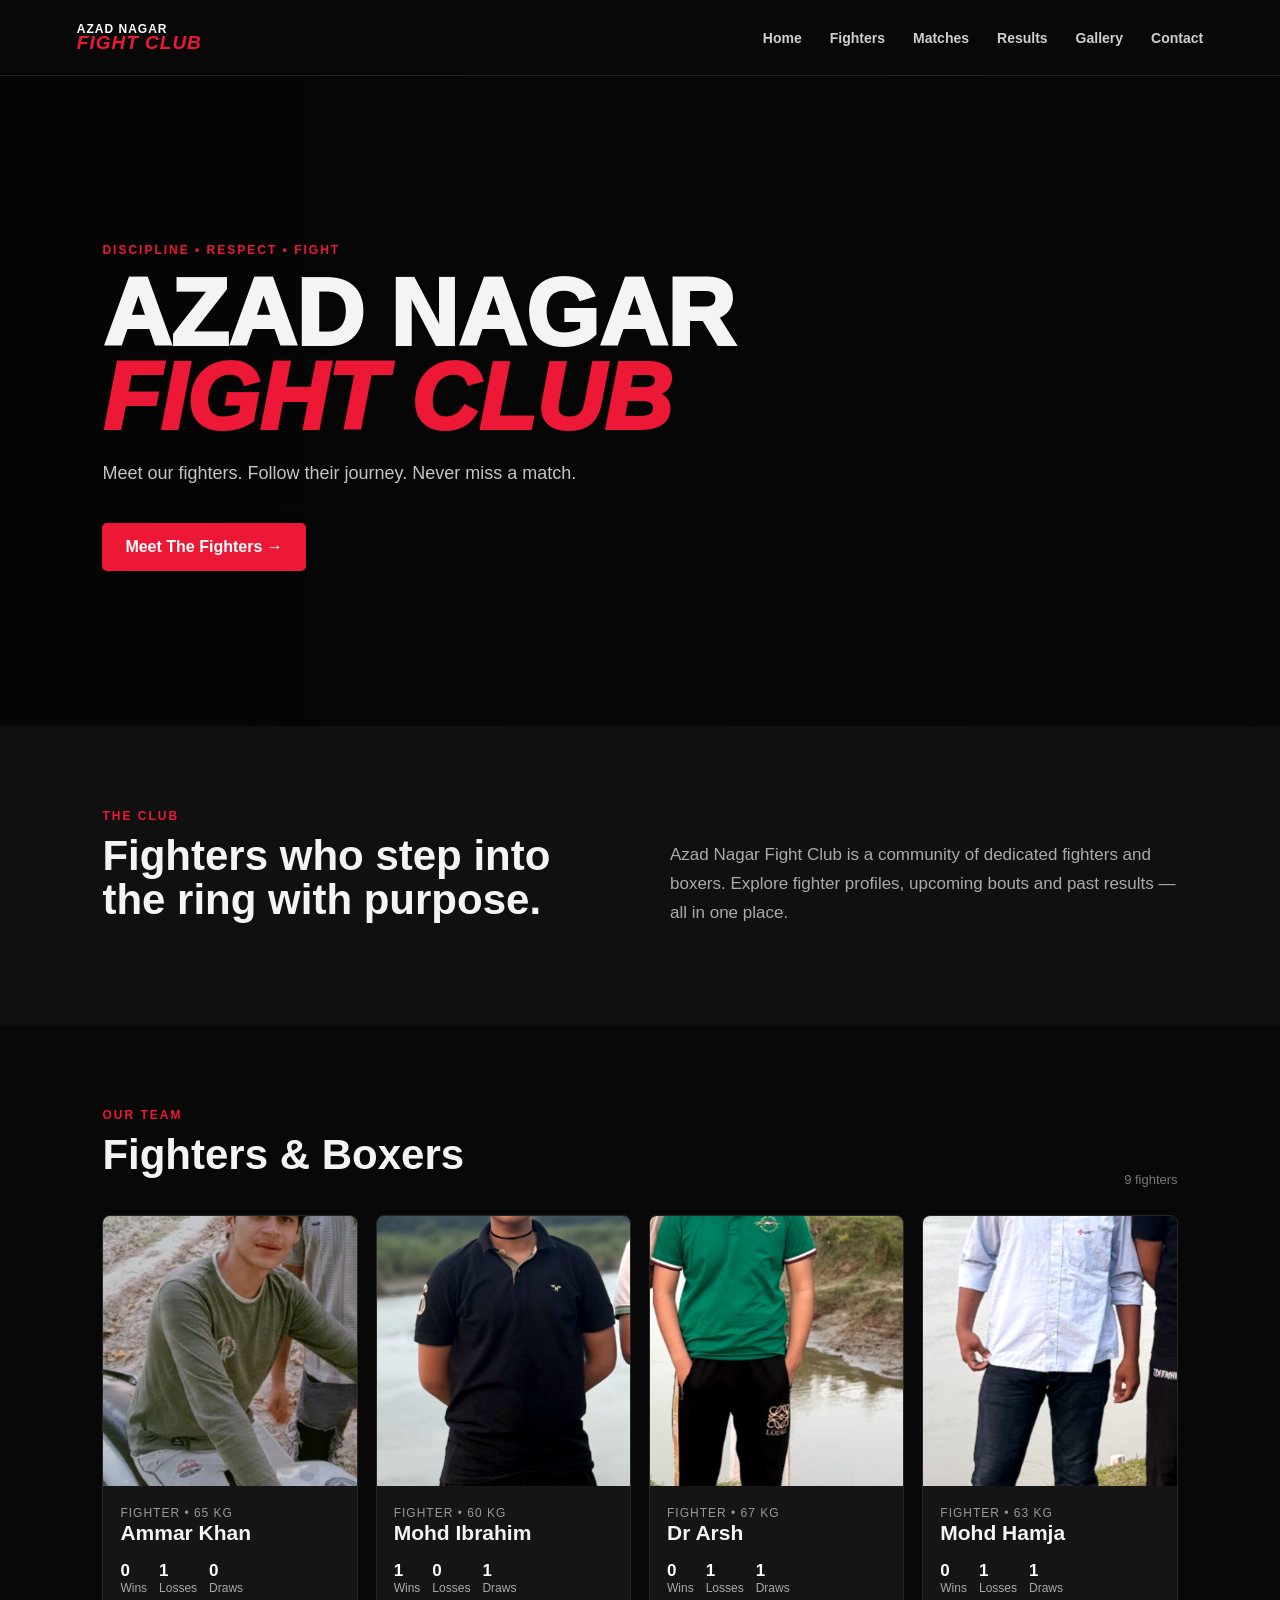
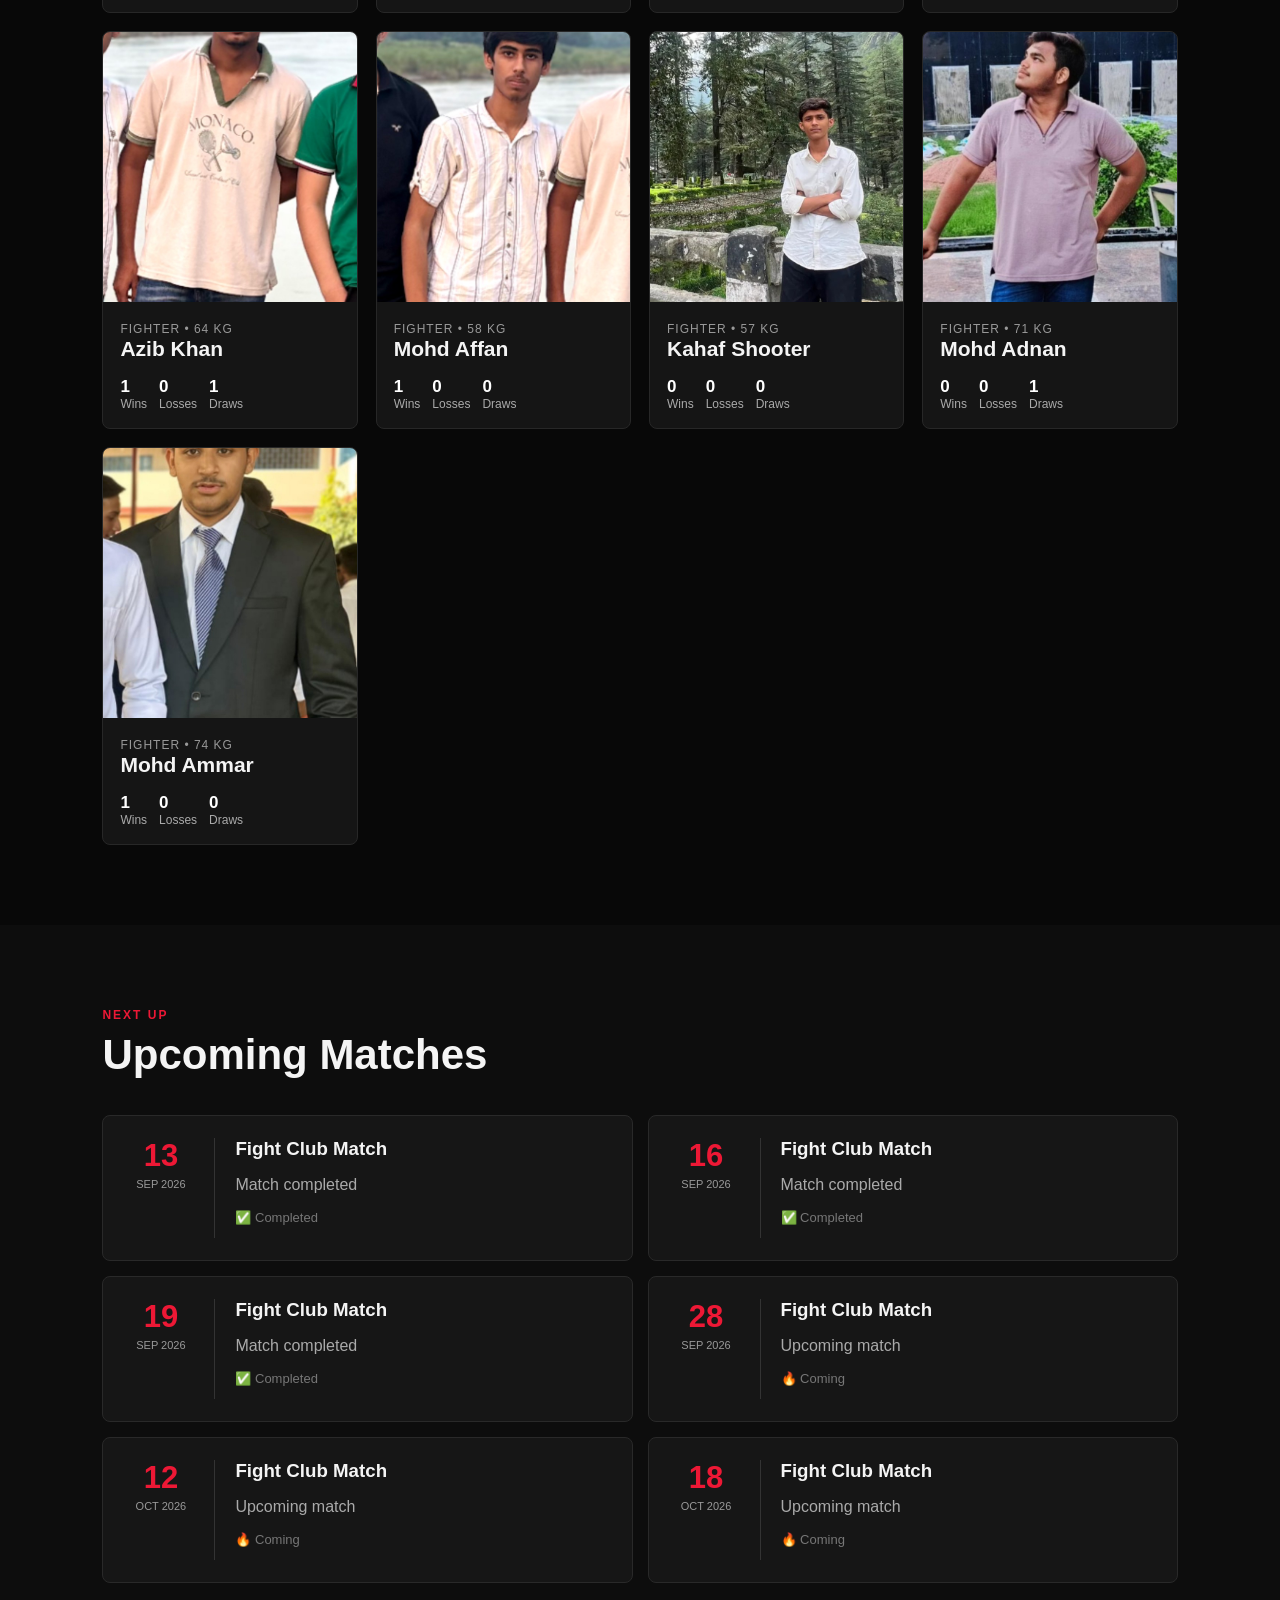
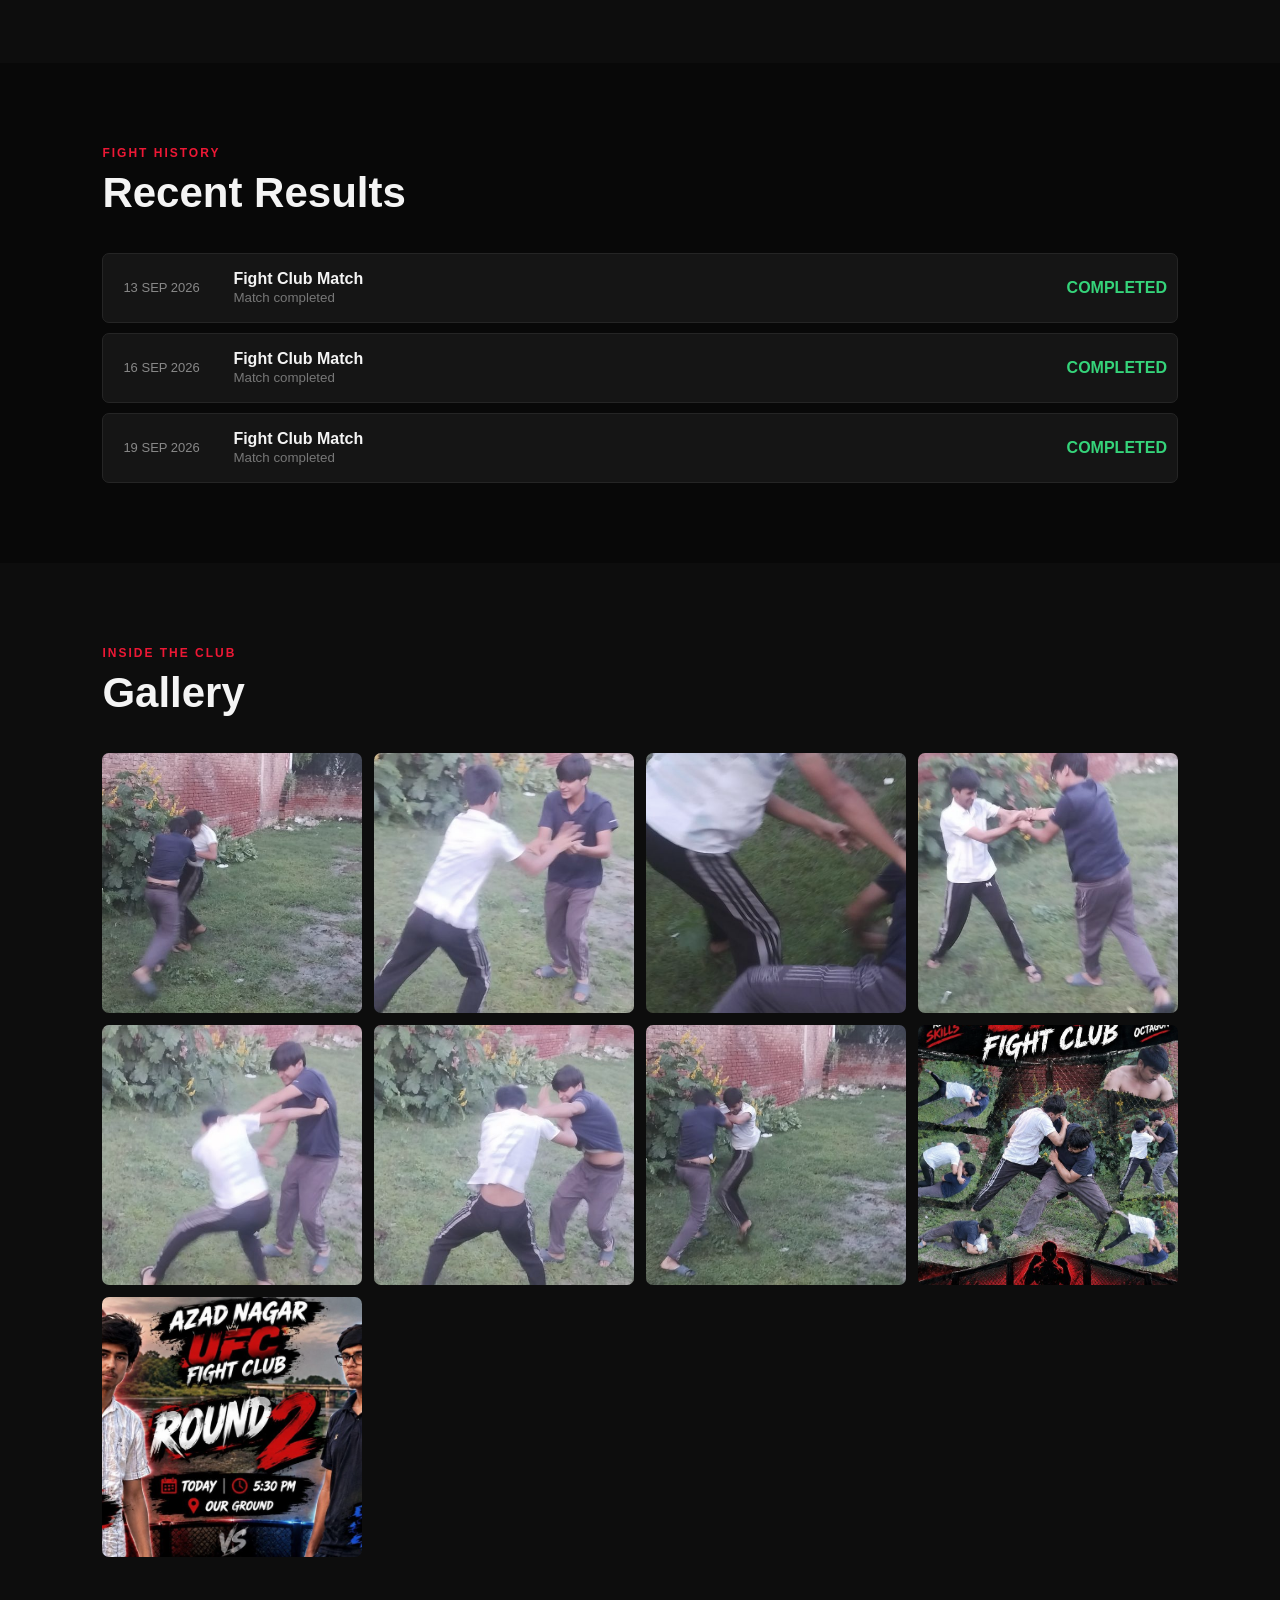
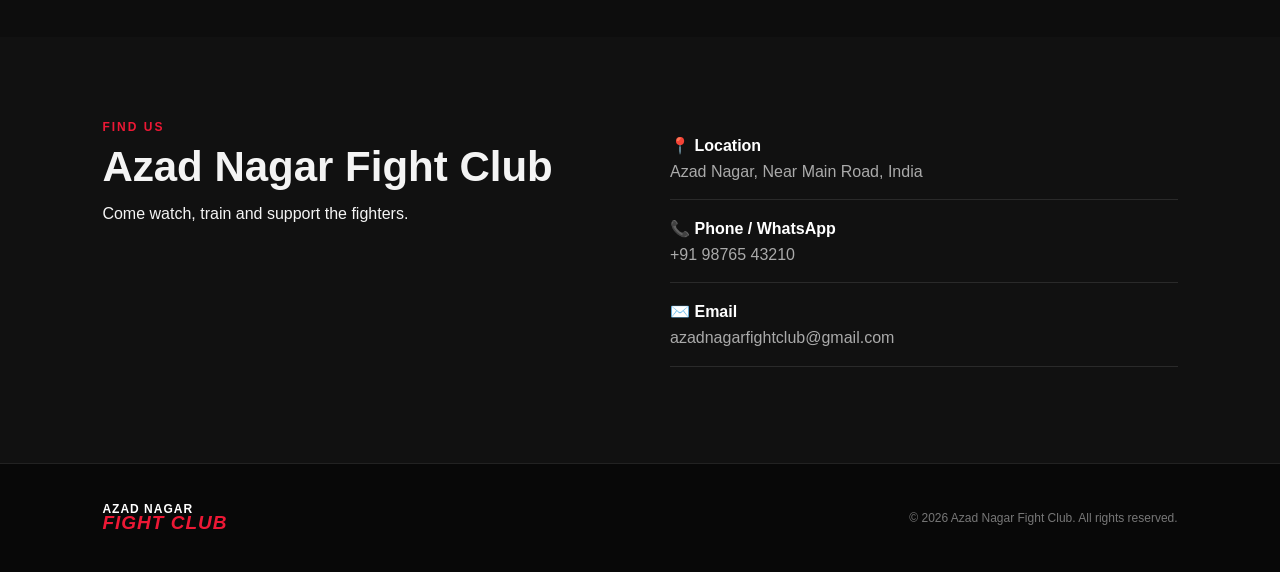
==== index.html @ 01c16b13 "Add files via upload" ====
<!doctype html>
<html lang="en">
<head>
<meta charset="utf-8">
<meta name="viewport" content="width=device-width,initial-scale=1">
<meta name="theme-color" content="#080808">
<title>Azad Nagar Fight Club</title>
<link rel="stylesheet" href="style.css">
</head>
<body>
<header class="header">
  <a class="logo" href="#home"><span>AZAD NAGAR</span><b>FIGHT CLUB</b></a>
  <button class="menu" onclick="toggleMenu()">☰</button>
  <nav id="nav">
    <a href="#home">Home</a><a href="#fighters">Fighters</a><a href="#matches">Matches</a>
    <a href="#results">Results</a><a href="#gallery">Gallery</a><a href="#contact">Contact</a>
  </nav>
</header>
<main>
<section id="home" class="hero">
  <div class="hero-content">
    <p class="tag">DISCIPLINE • RESPECT • FIGHT</p>
    <h1>AZAD NAGAR<br><em>FIGHT CLUB</em></h1>
    <p class="lead">Meet our fighters. Follow their journey. Never miss a match.</p>
    <a class="btn" href="#fighters">Meet The Fighters →</a>
  </div>
</section>

<section class="intro">
  <div><span class="red">THE CLUB</span><h2>Fighters who step into the ring with purpose.</h2></div>
  <p>Azad Nagar Fight Club is a community of dedicated fighters and boxers. Explore fighter profiles, upcoming bouts and past results — all in one place.</p>
</section>

<section id="fighters" class="section">
  <div class="section-head"><div><span class="red">OUR TEAM</span><h2>Fighters & Boxers</h2></div><span id="fighterCount" class="count"></span></div>
  <div id="fighterGrid" class="fighter-grid"></div>
</section>

<section id="matches" class="section dark-section">
  <div class="section-head"><div><span class="red">NEXT UP</span><h2>Upcoming Matches</h2></div></div>
  <div id="matchList" class="match-list"></div>
</section>

<section id="results" class="section">
  <div class="section-head"><div><span class="red">FIGHT HISTORY</span><h2>Recent Results</h2></div></div>
  <div id="resultList" class="result-list"></div>
</section>

<section id="gallery" class="section dark-section">
  <div class="section-head"><div><span class="red">INSIDE THE CLUB</span><h2>Gallery</h2></div></div>
  <div class="gallery">
    <img src="[data-uri]" alt="Fight Club training" loading="lazy">
    <img src="[data-uri]" alt="Fight Club sparring" loading="lazy">
    <img src="[data-uri]" alt="Fight Club ground training" loading="lazy">
    <img src="[data-uri]" alt="Fight Club sparring session" loading="lazy">
    <img src="[data-uri]" alt="Fight Club ground fight" loading="lazy">
    <img src="[data-uri]" alt="Azad Nagar Fight Club training" loading="lazy">
    <img src="[data-uri]" alt="Fight Club action" loading="lazy">
    <img src="[data-uri]" alt="Azad Nagar UFC Fight Club poster" loading="lazy">
    <img src="[data-uri]" alt="Azad Nagar UFC Round 2 poster" loading="lazy">
  </div>
</section>

<section id="contact" class="contact">
  <div><span class="red">FIND US</span><h2>Azad Nagar Fight Club</h2><p>Come watch, train and support the fighters.</p></div>
  <div class="contact-info">
    <p>📍 <b>Location</b><br>Azad Nagar, Near Main Road, India</p>
    <p>📞 <b>Phone / WhatsApp</b><br>+91 98765 43210</p>
    <p>✉️ <b>Email</b><br>azadnagarfightclub@gmail.com</p>
  </div>
</section>
</main>
<footer><div class="logo"><span>AZAD NAGAR</span><b>FIGHT CLUB</b></div><p>© 2026 Azad Nagar Fight Club. All rights reserved.</p></footer>
<script src="app.js"></script>
</body>
</html>
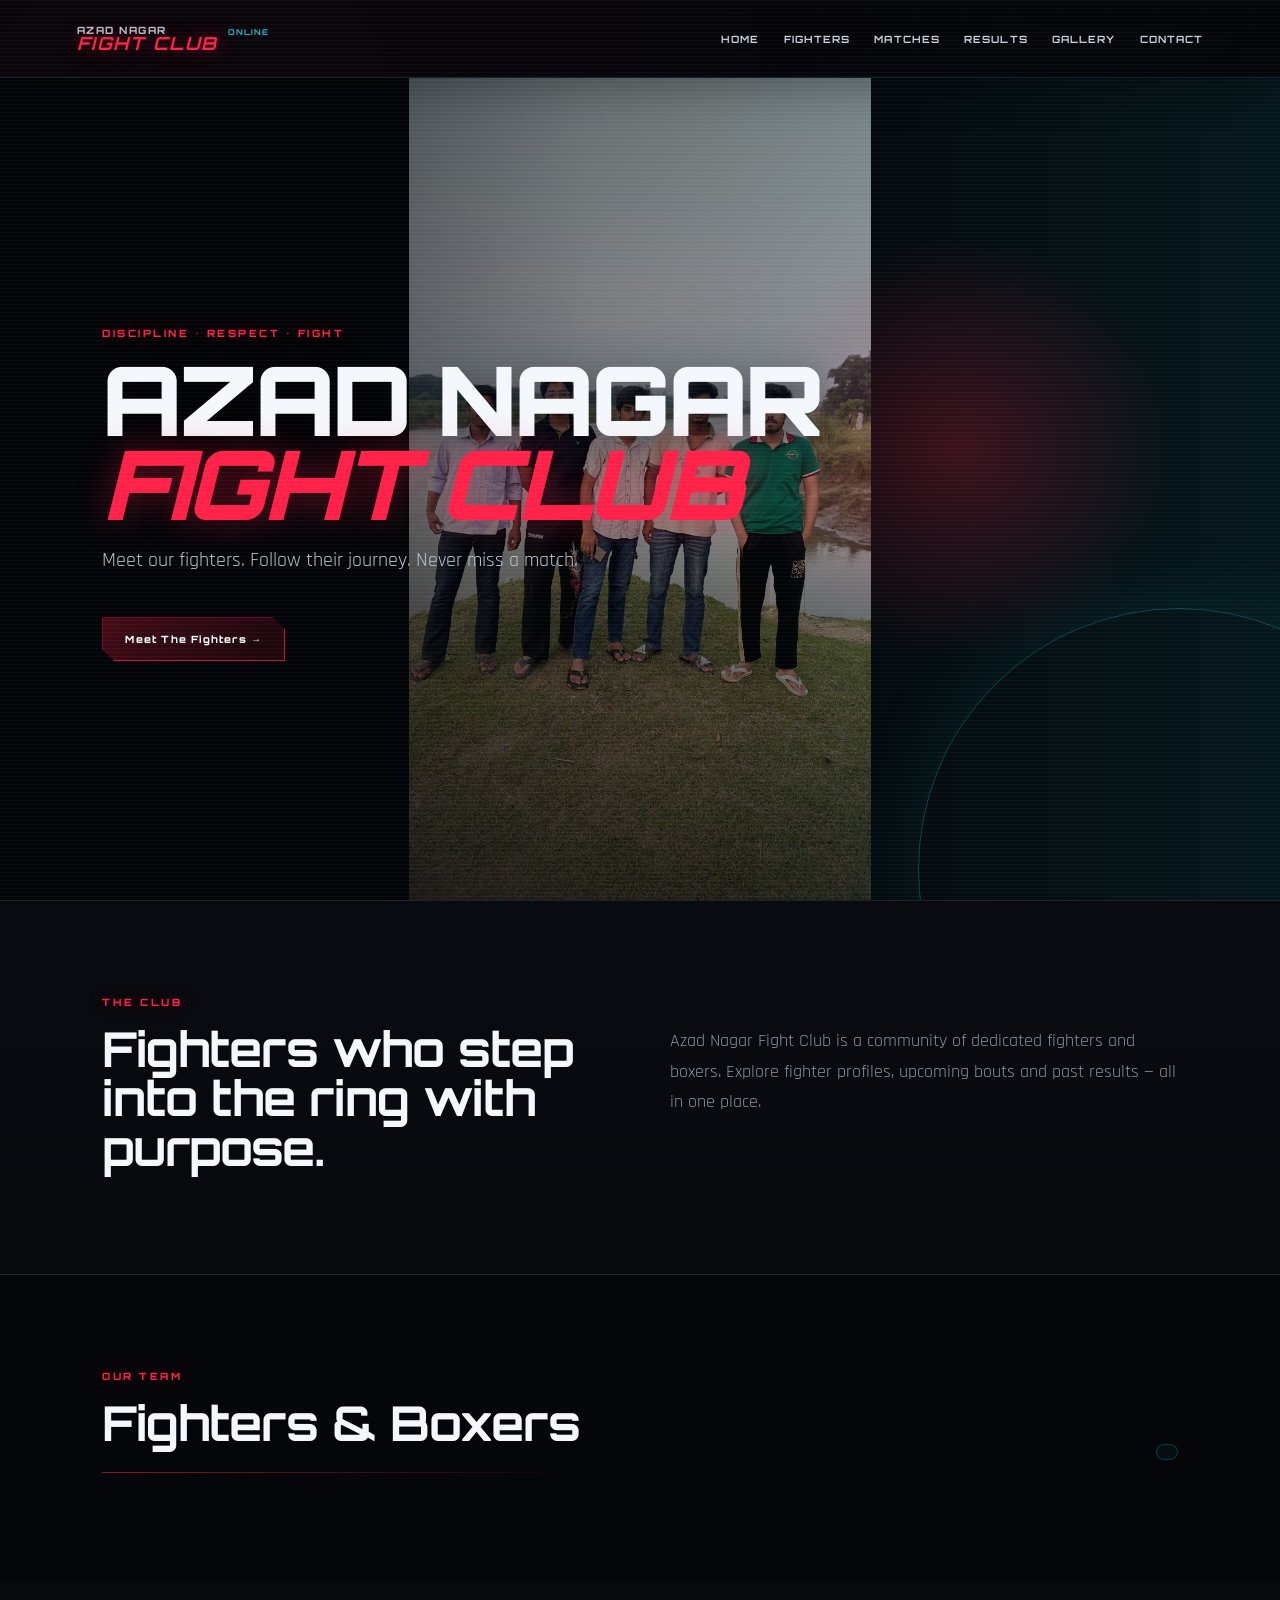
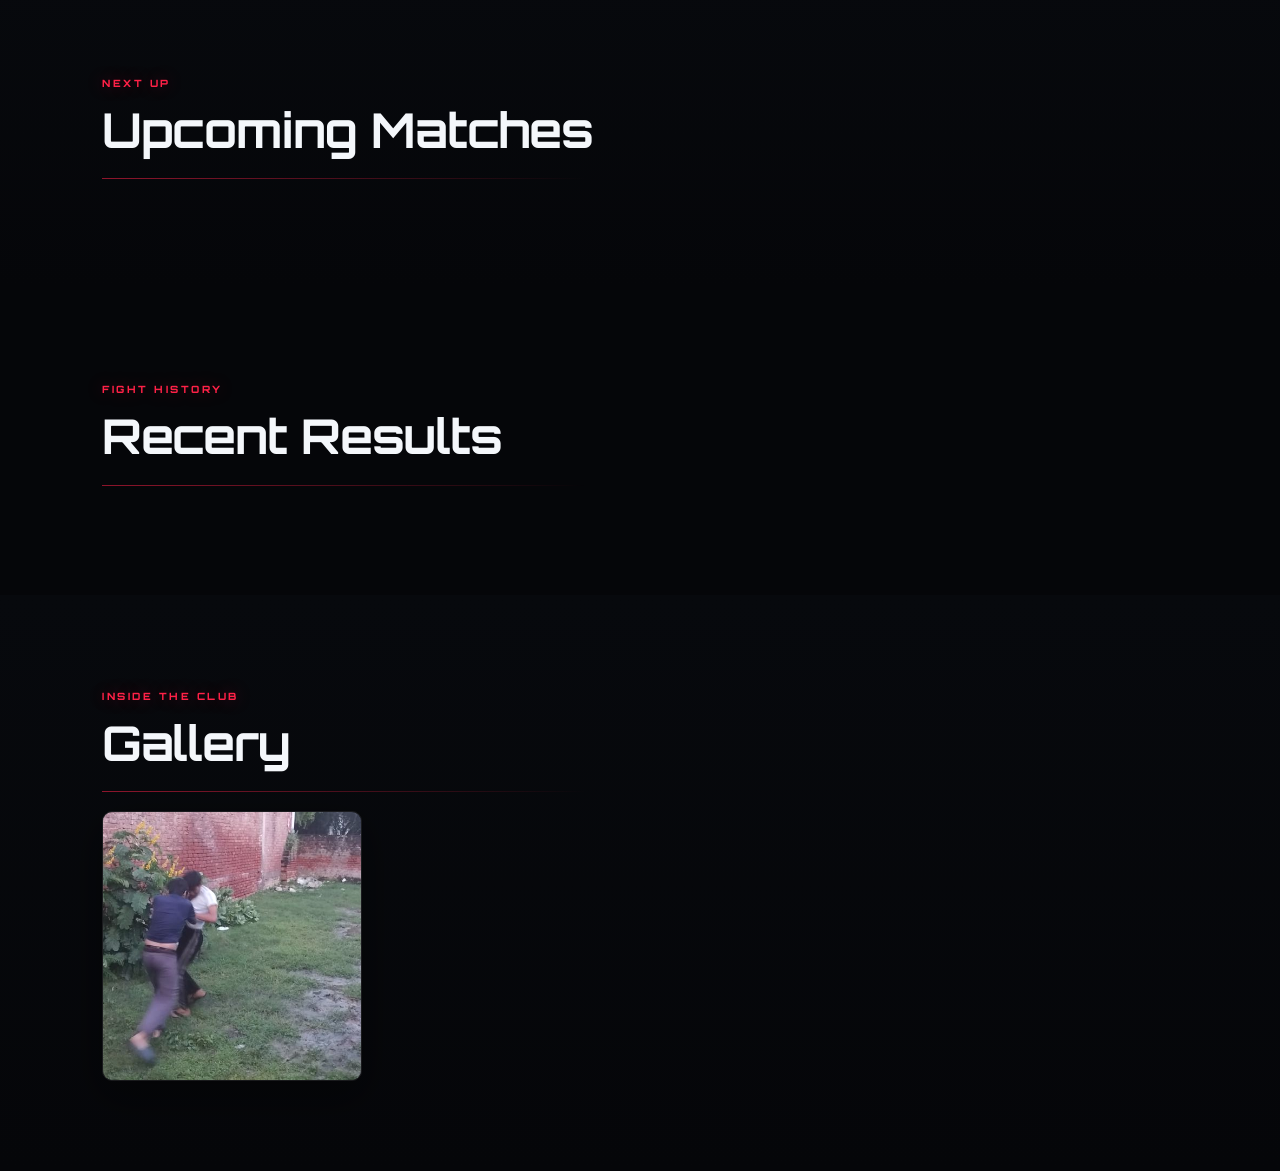
==== commit 4b8aaf34: "Update index.html" ====
--- a/index.html
+++ b/index.html
@@ -5,7 +5,7 @@
 <meta name="viewport" content="width=device-width,initial-scale=1">
 <meta name="theme-color" content="#080808">
 <title>Azad Nagar Fight Club</title>
-<link rel="stylesheet" href="style.css">
+<link rel="stylesheet" href="style.css?v=3">
 </head>
 <body>
 <header class="header">
@@ -50,27 +50,5 @@
   <div class="section-head"><div><span class="red">INSIDE THE CLUB</span><h2>Gallery</h2></div></div>
   <div class="gallery">
     <img src="[data-uri]" alt="Fight Club training" loading="lazy">
-    <img src="[data-uri]" alt="Fight Club sparring" loading="lazy">
-    <img src="[data-uri]" alt="Fight Club ground training" loading="lazy">
-    <img src="[data-uri]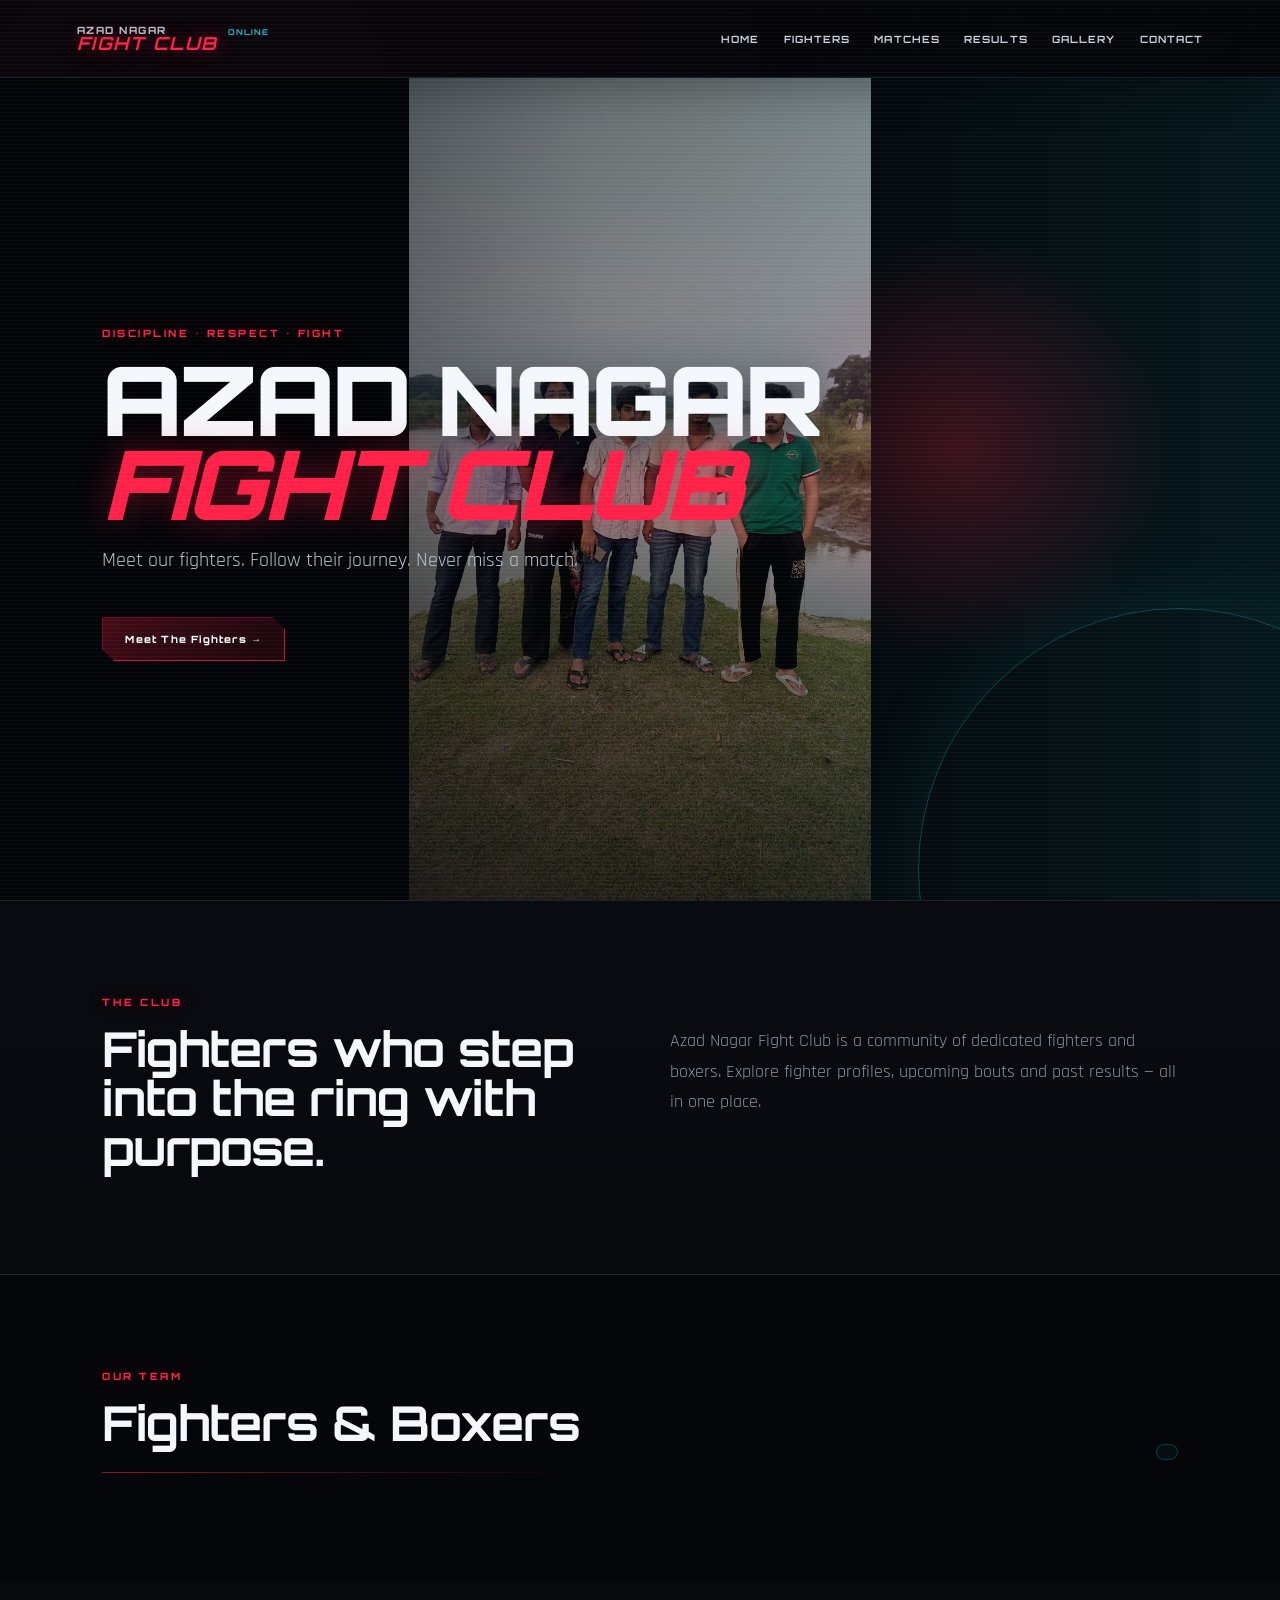
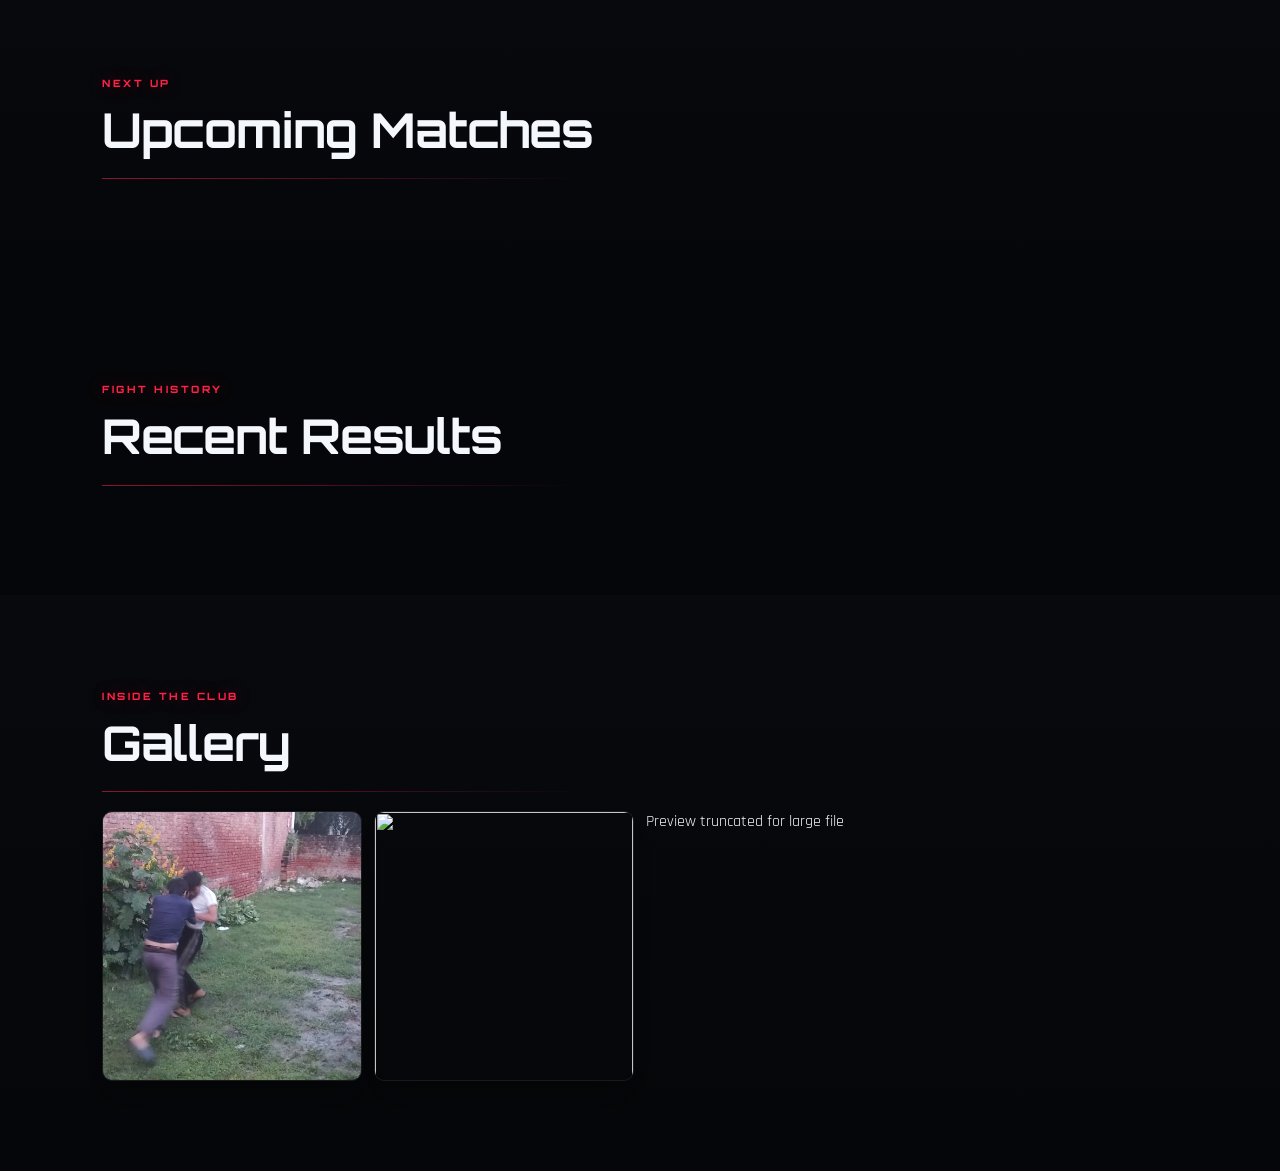
==== commit 89f87097: "Update index.html" ====
--- a/index.html
+++ b/index.html
@@ -51,4 +51,5 @@
   <div class="gallery">
     <img src="[data-uri]" alt="Fight Club training" loading="lazy">
     <img src="[data-uri]
-Preview truncated for large file
+<script src="app.js?v=4"></script>
+      Preview truncated for large file
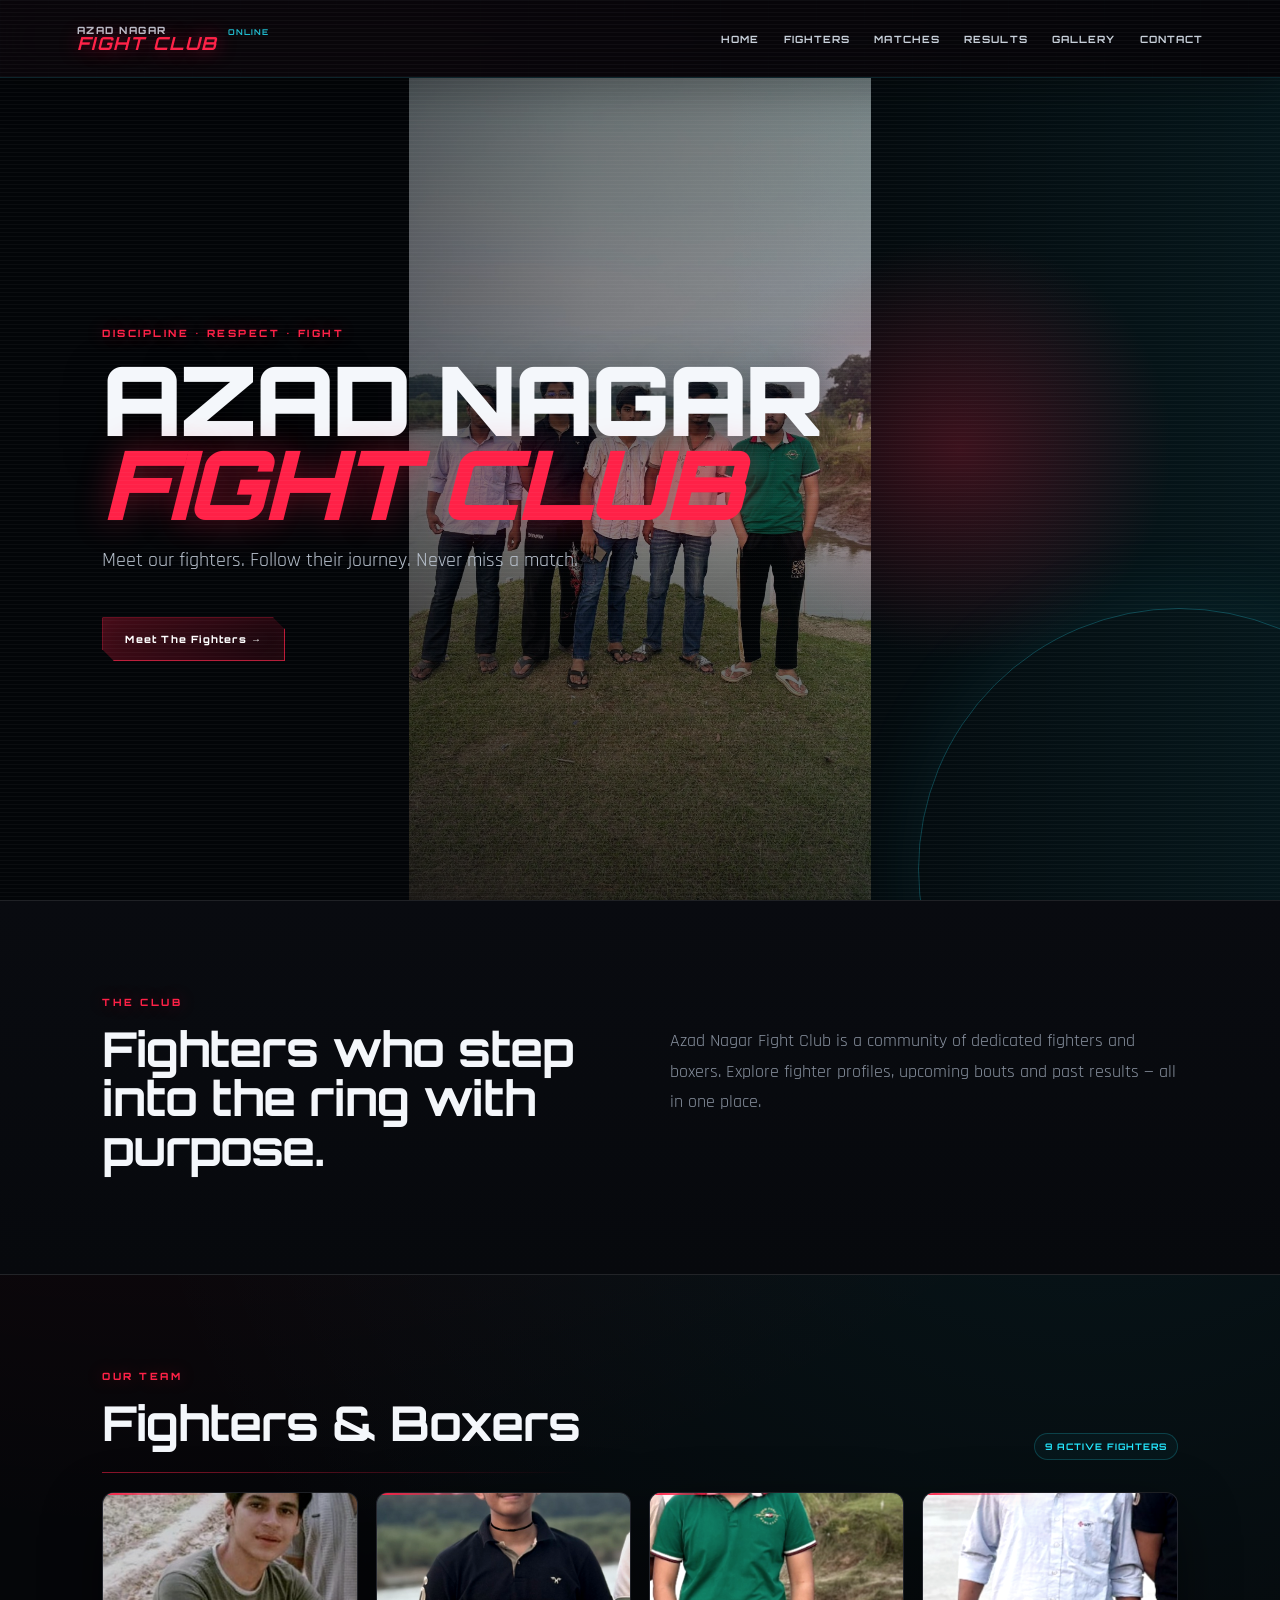
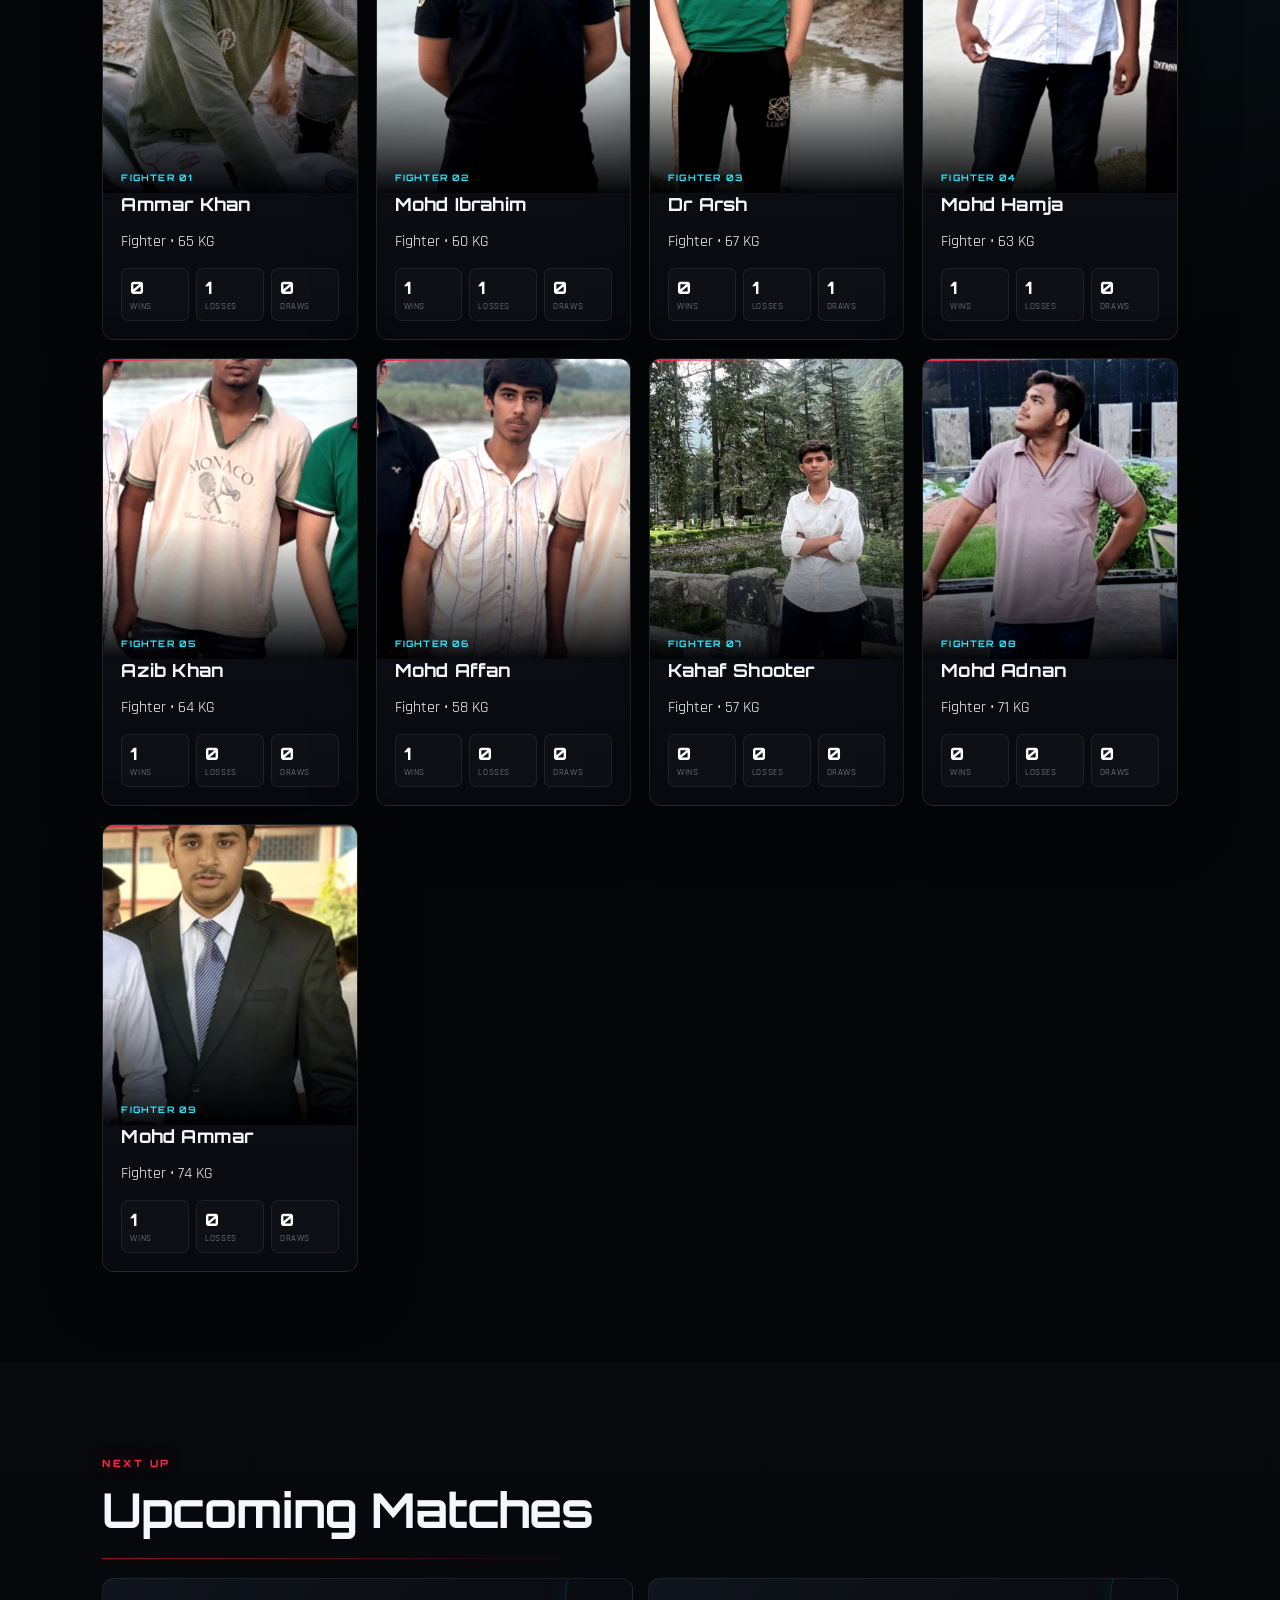
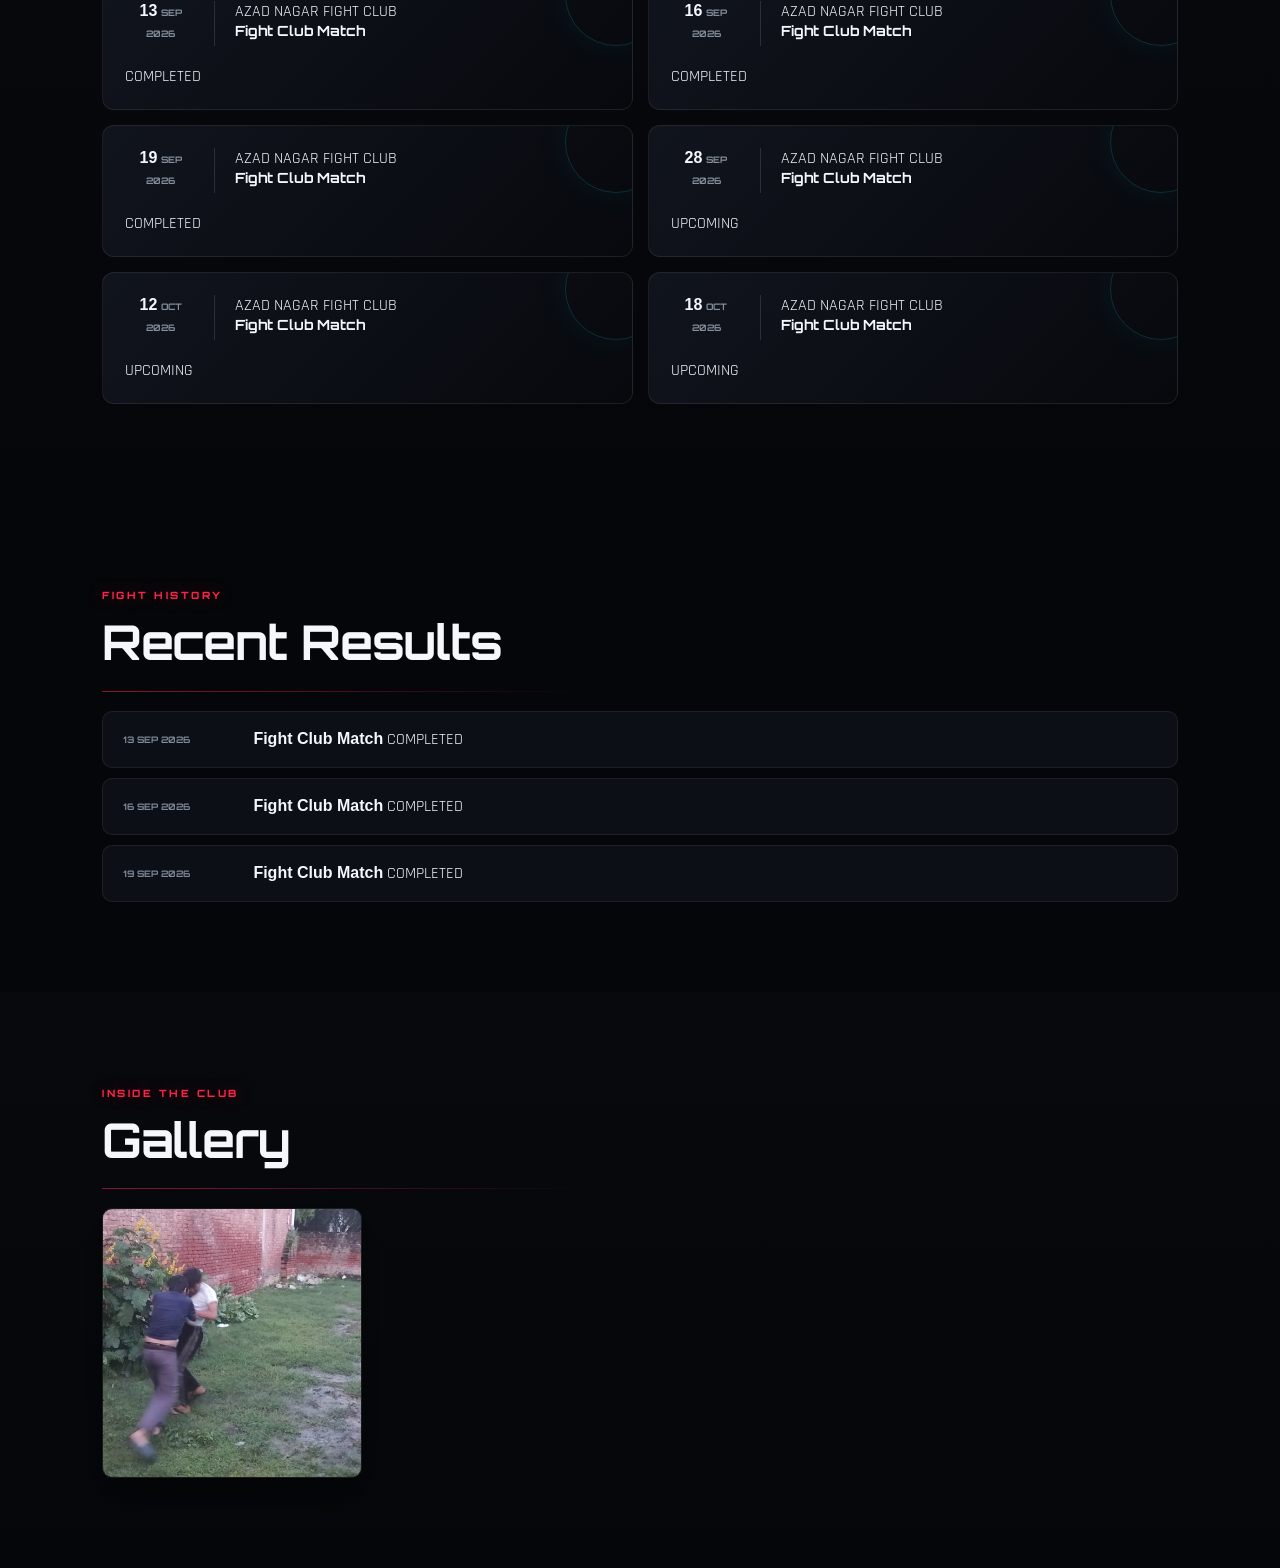
==== commit c44fb511: "Update index.html" ====
--- a/index.html
+++ b/index.html
@@ -6,6 +6,7 @@
 <meta name="theme-color" content="#080808">
 <title>Azad Nagar Fight Club</title>
 <link rel="stylesheet" href="style.css?v=3">
+  <script defer src="app.js?v=4"></script>
 </head>
 <body>
 <header class="header">
@@ -51,5 +52,4 @@
   <div class="gallery">
     <img src="[data-uri]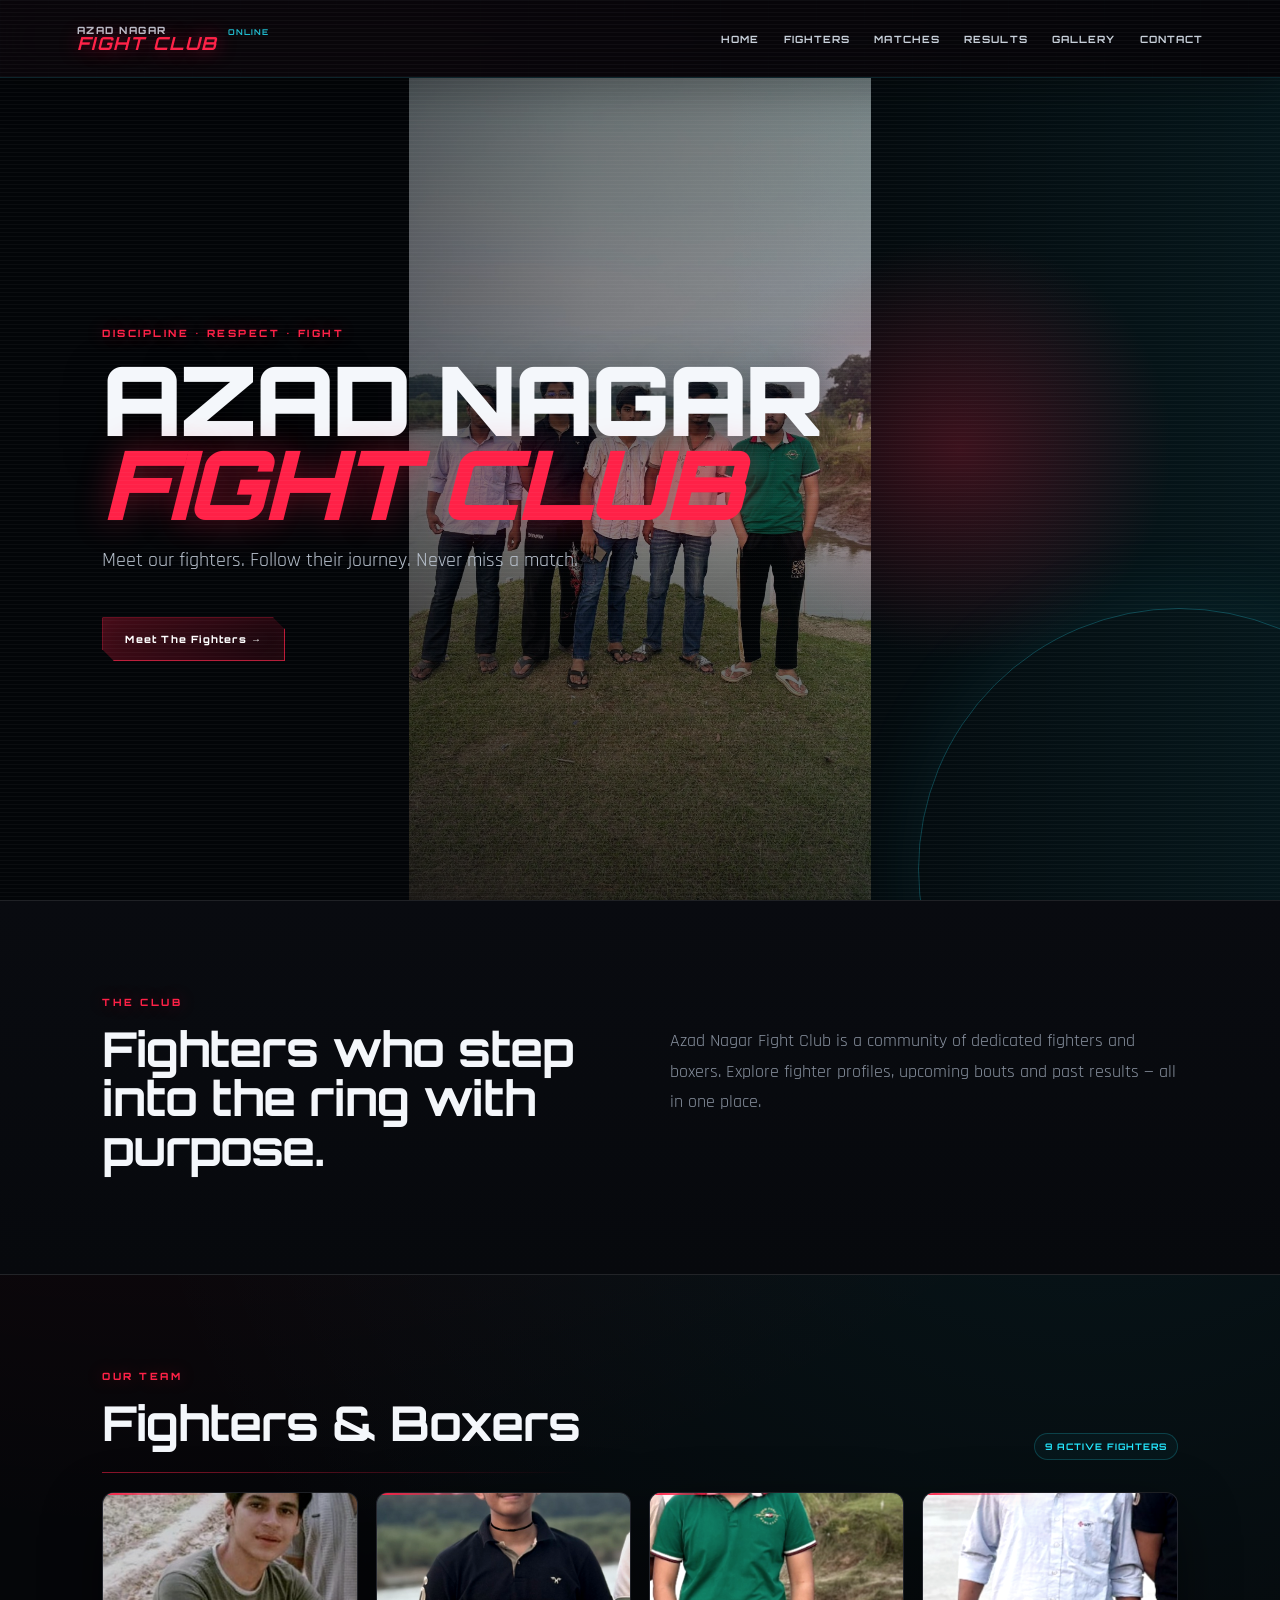
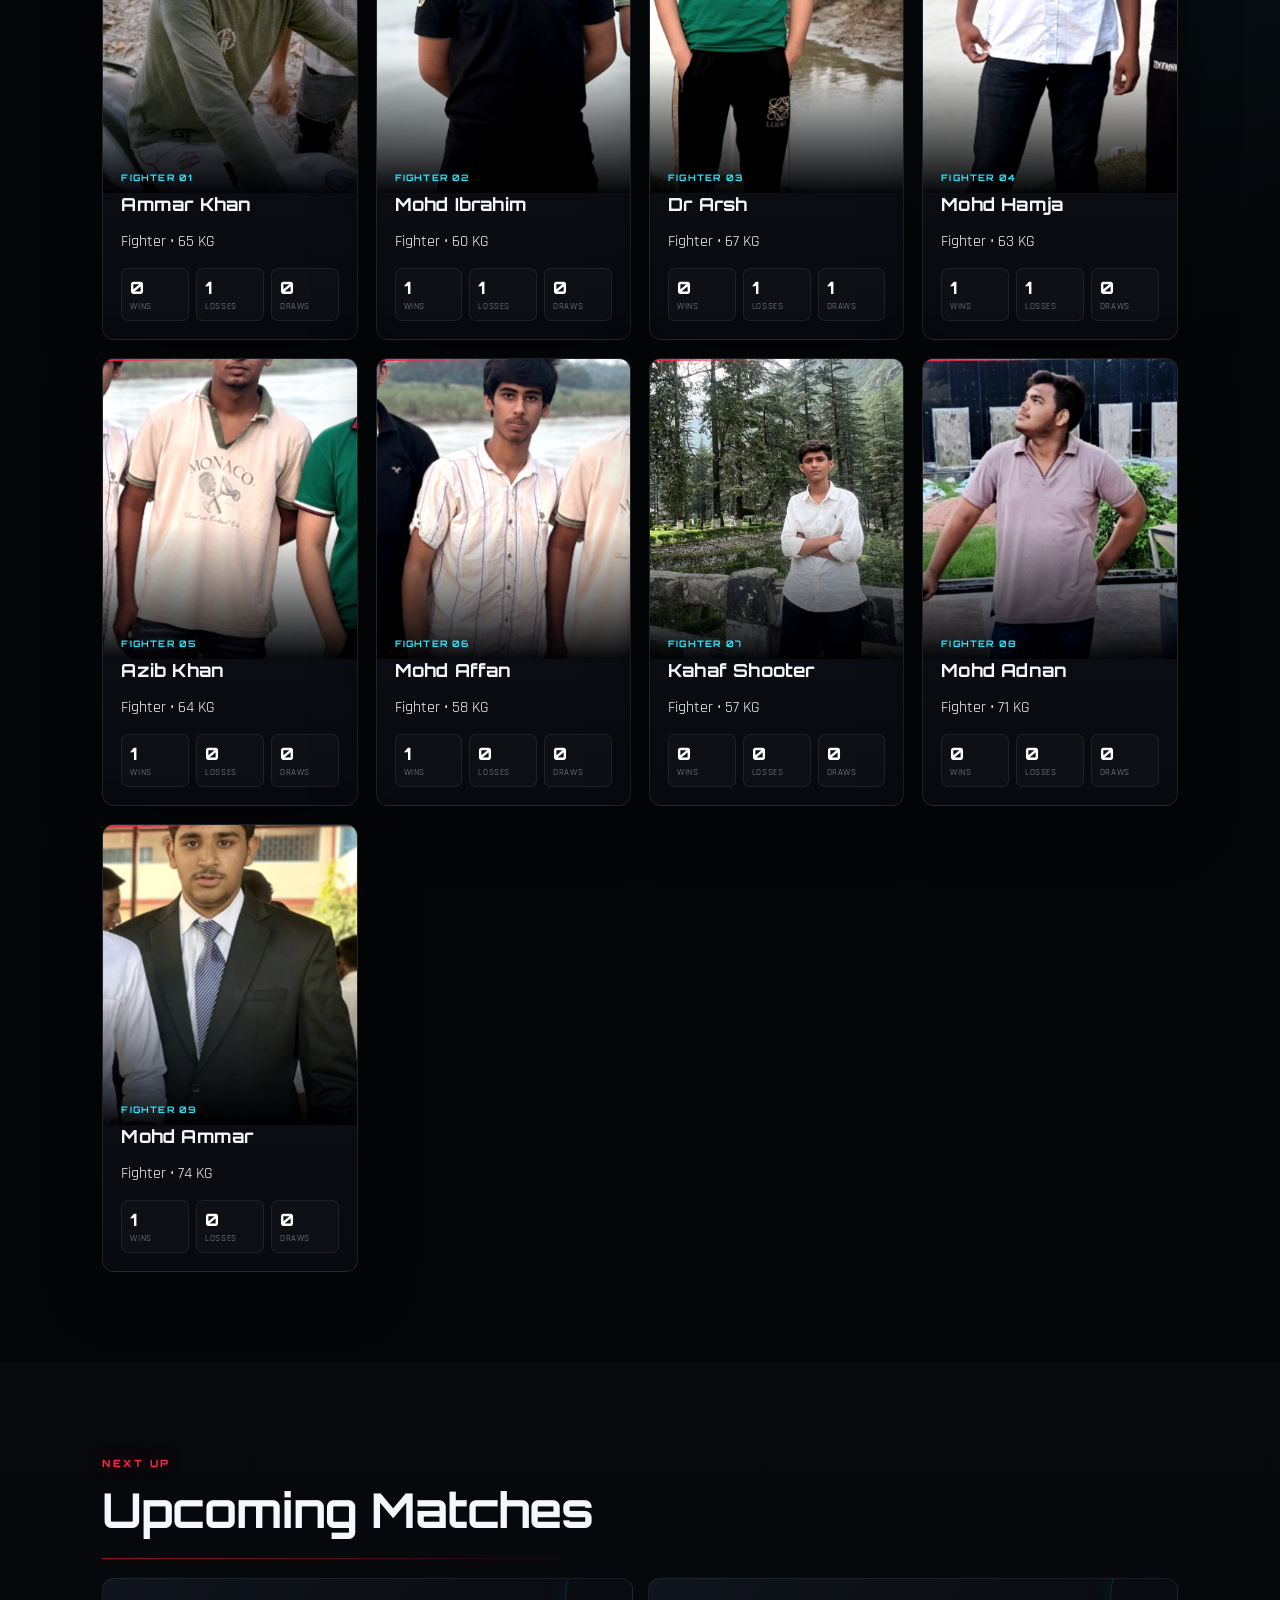
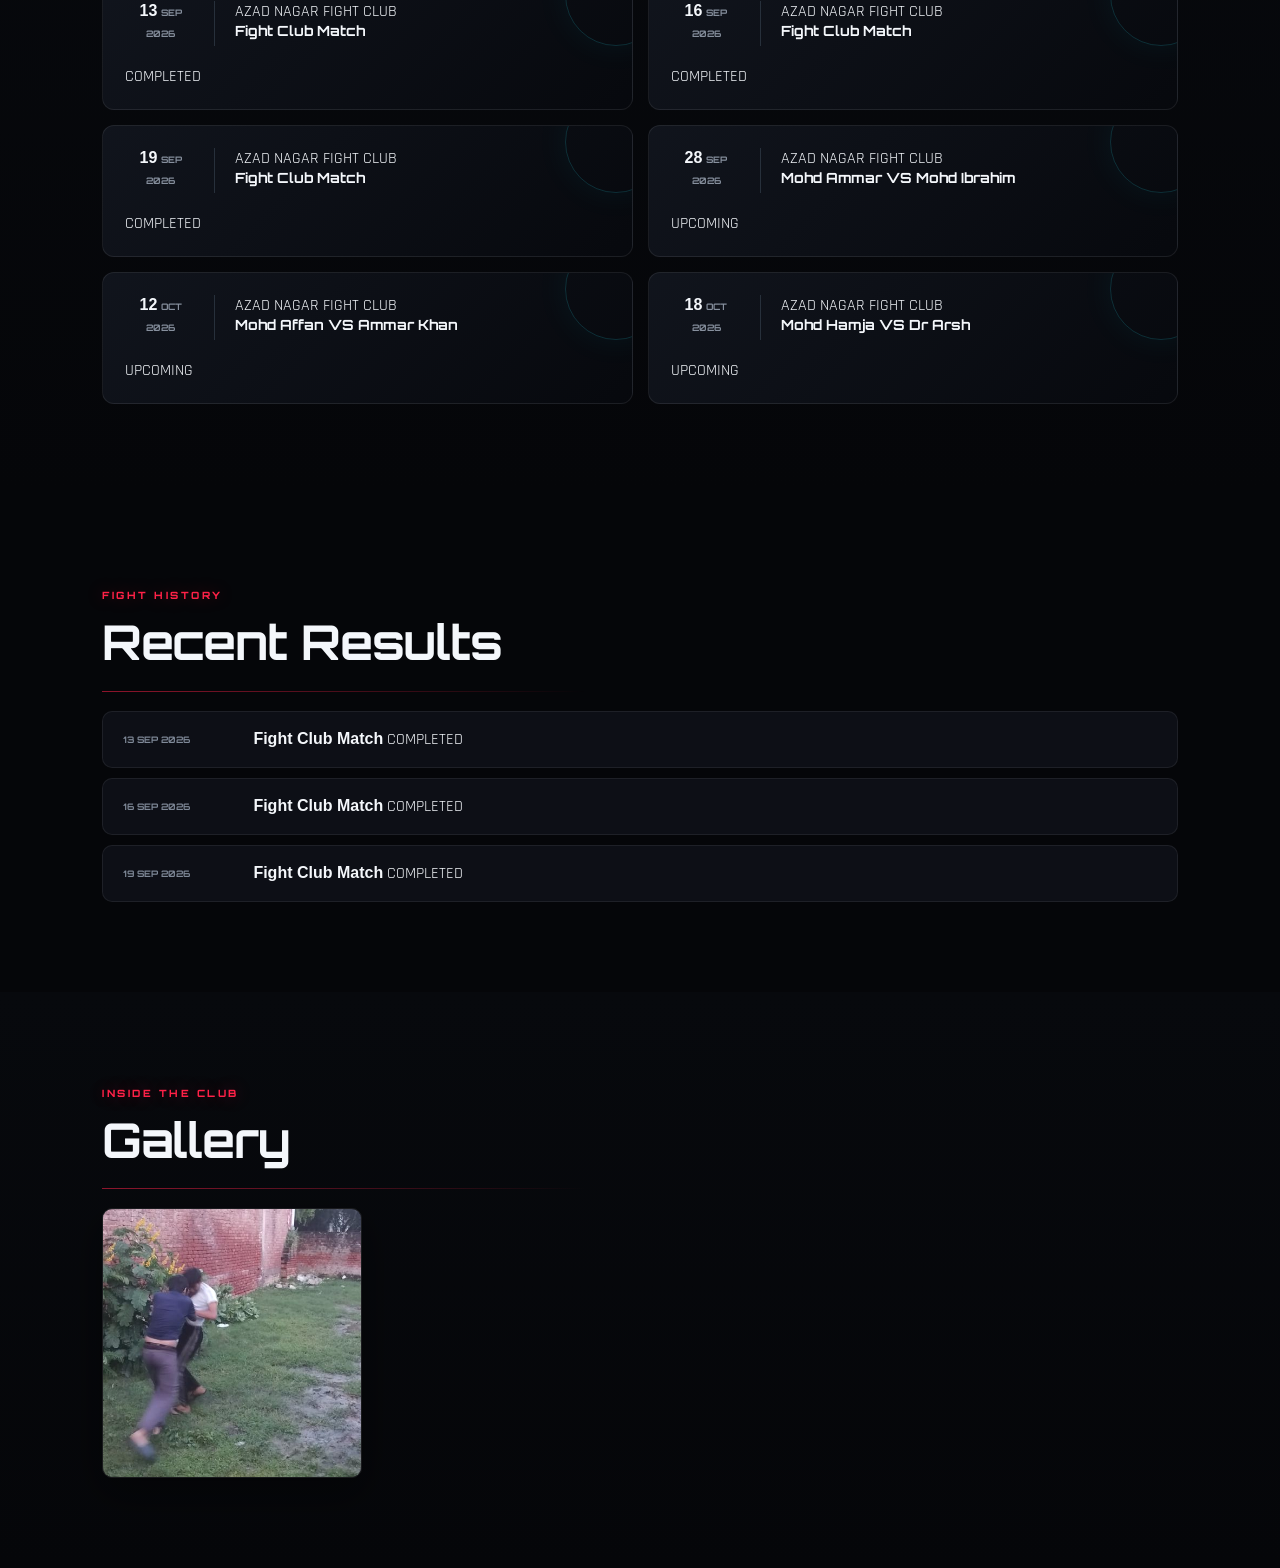
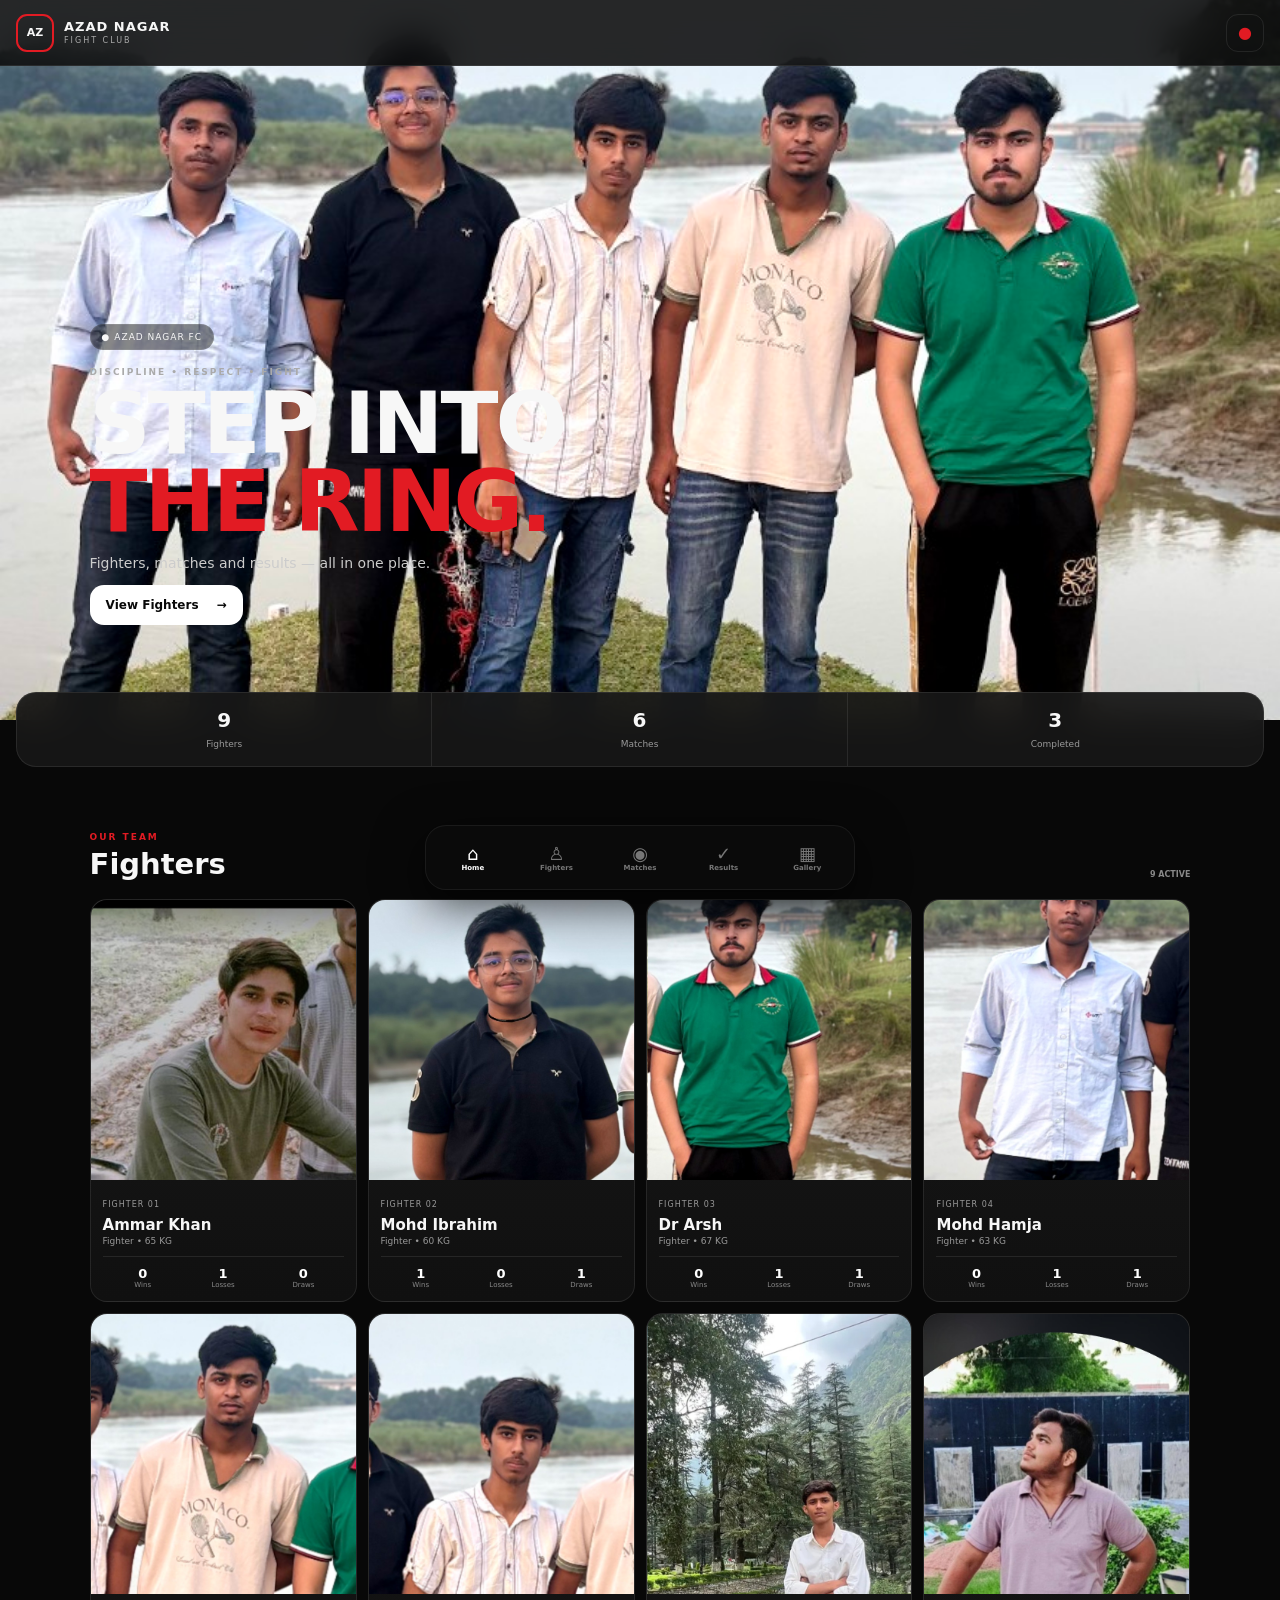
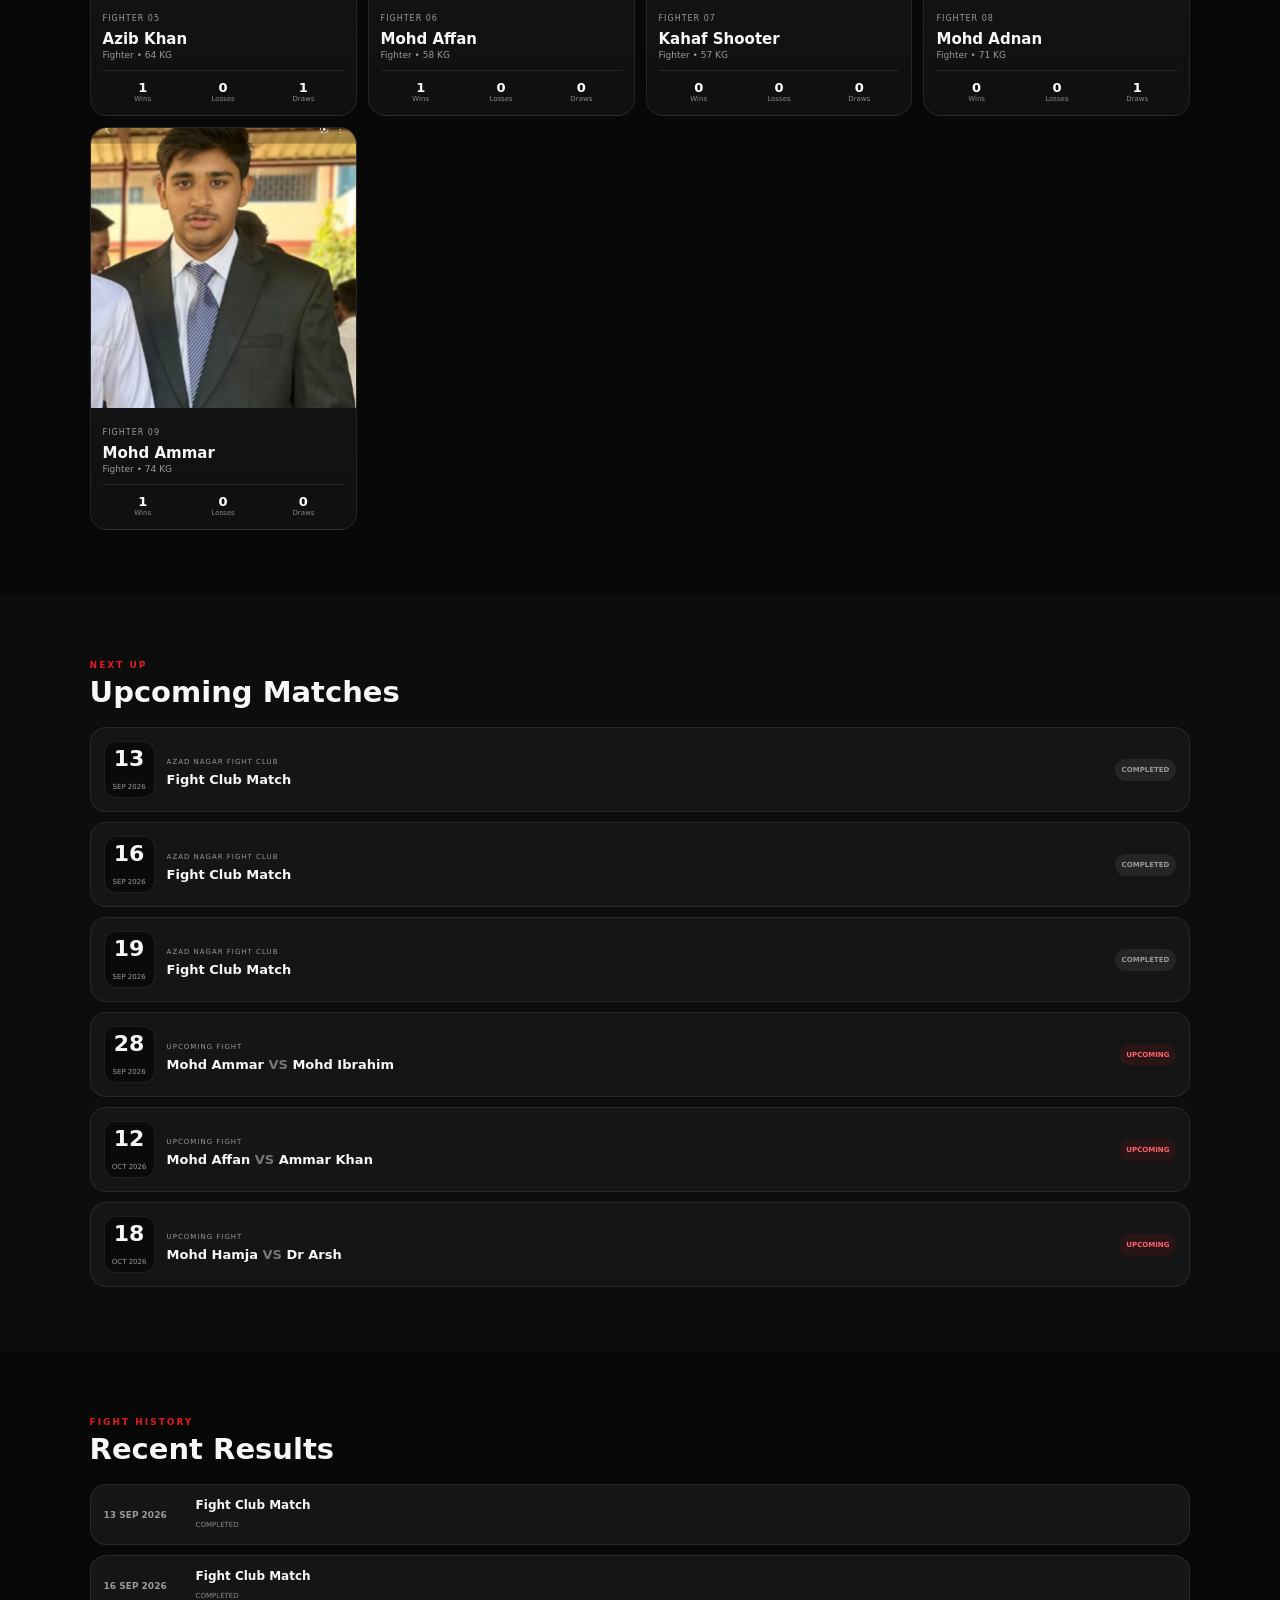
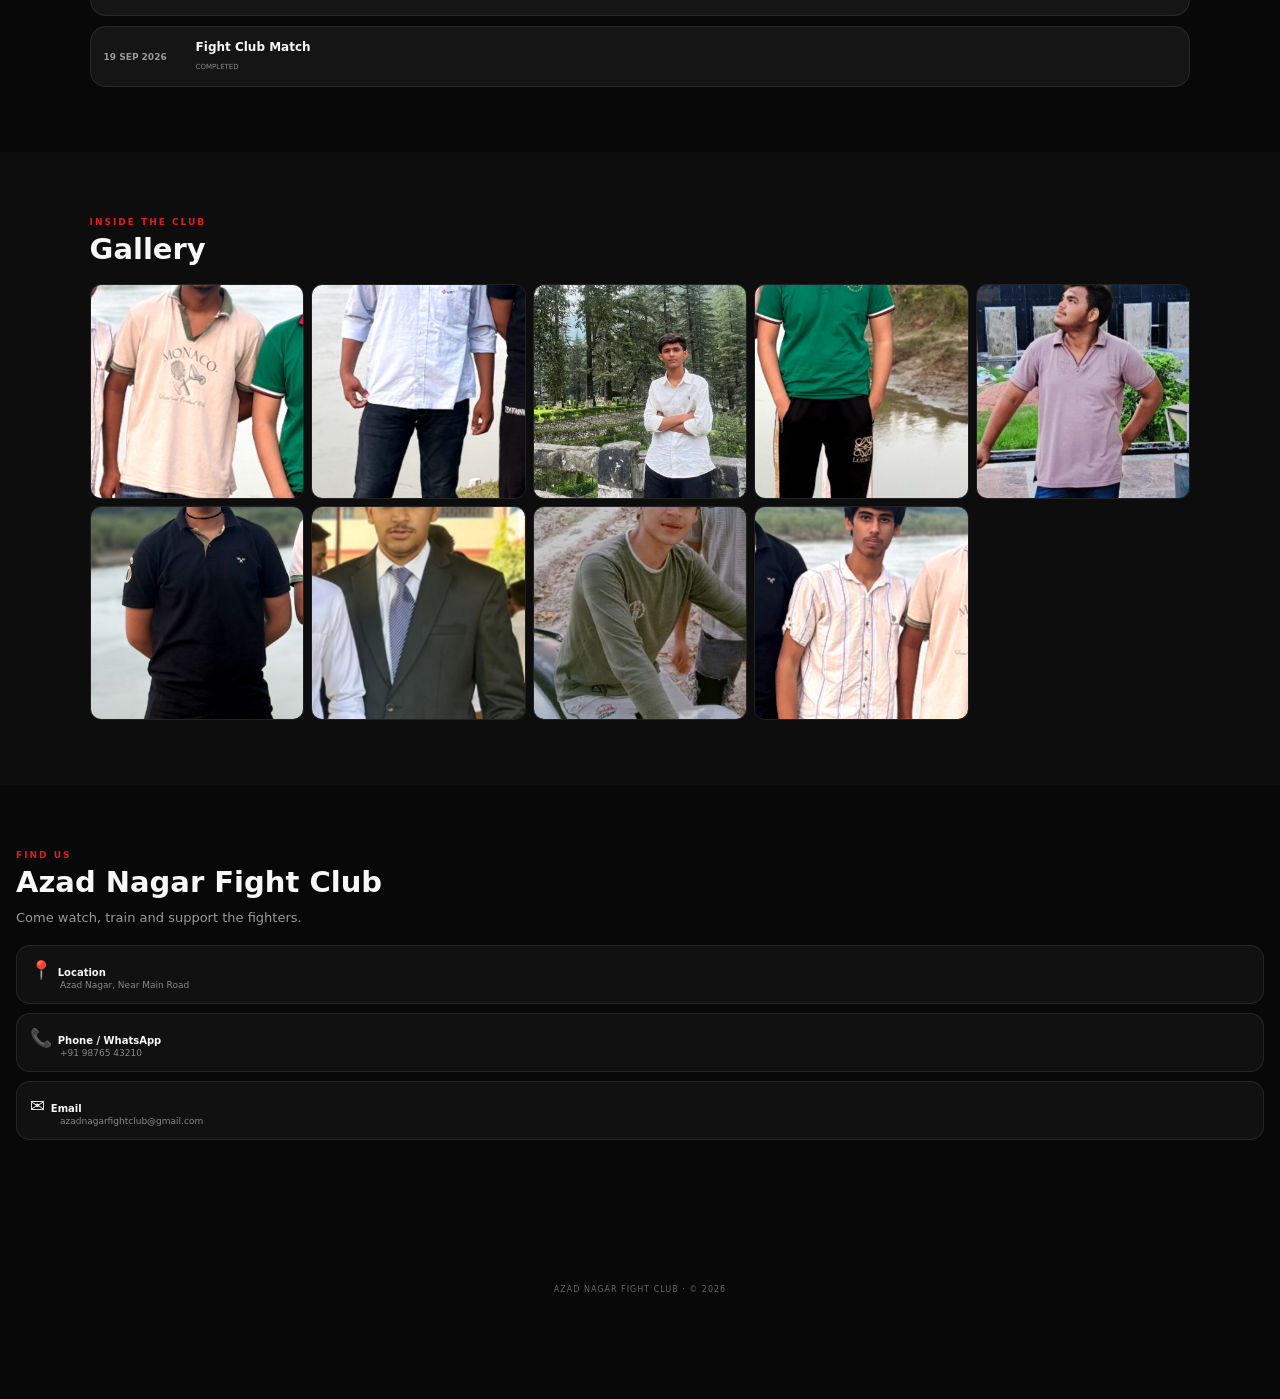
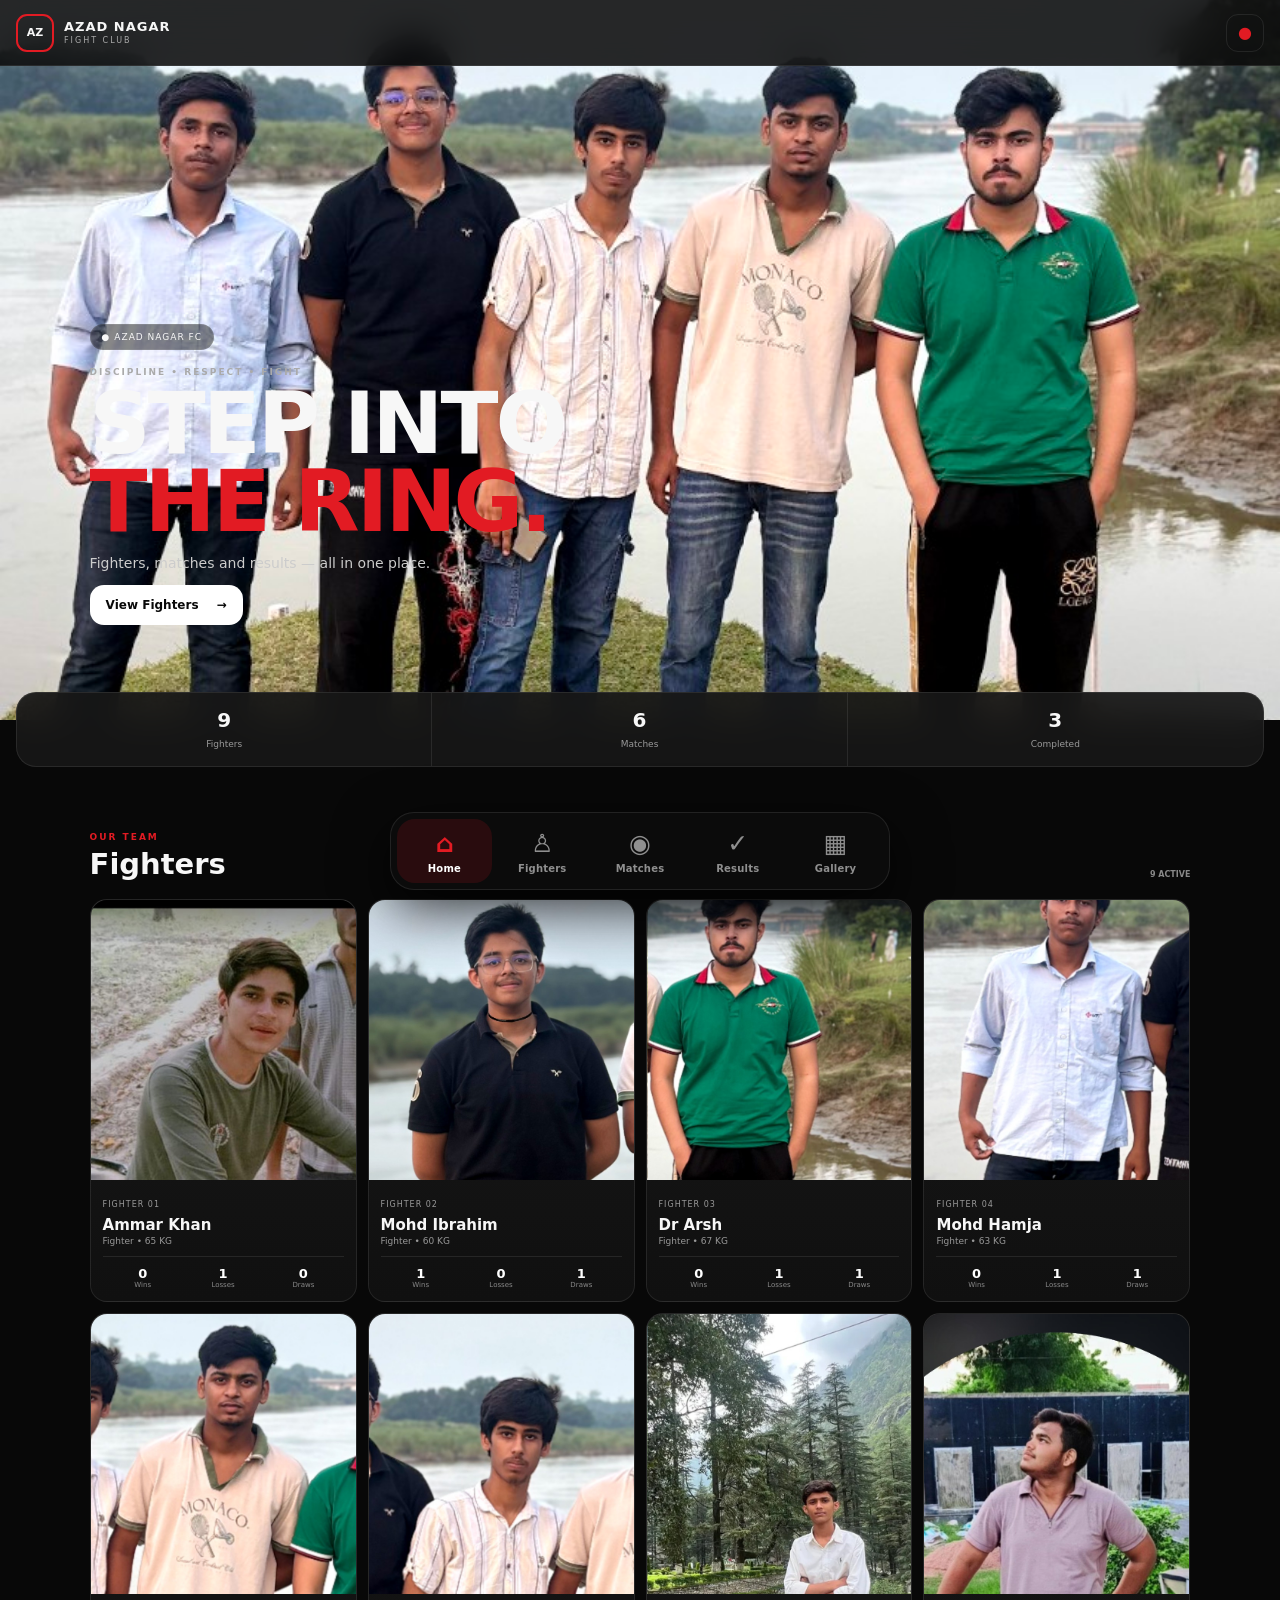
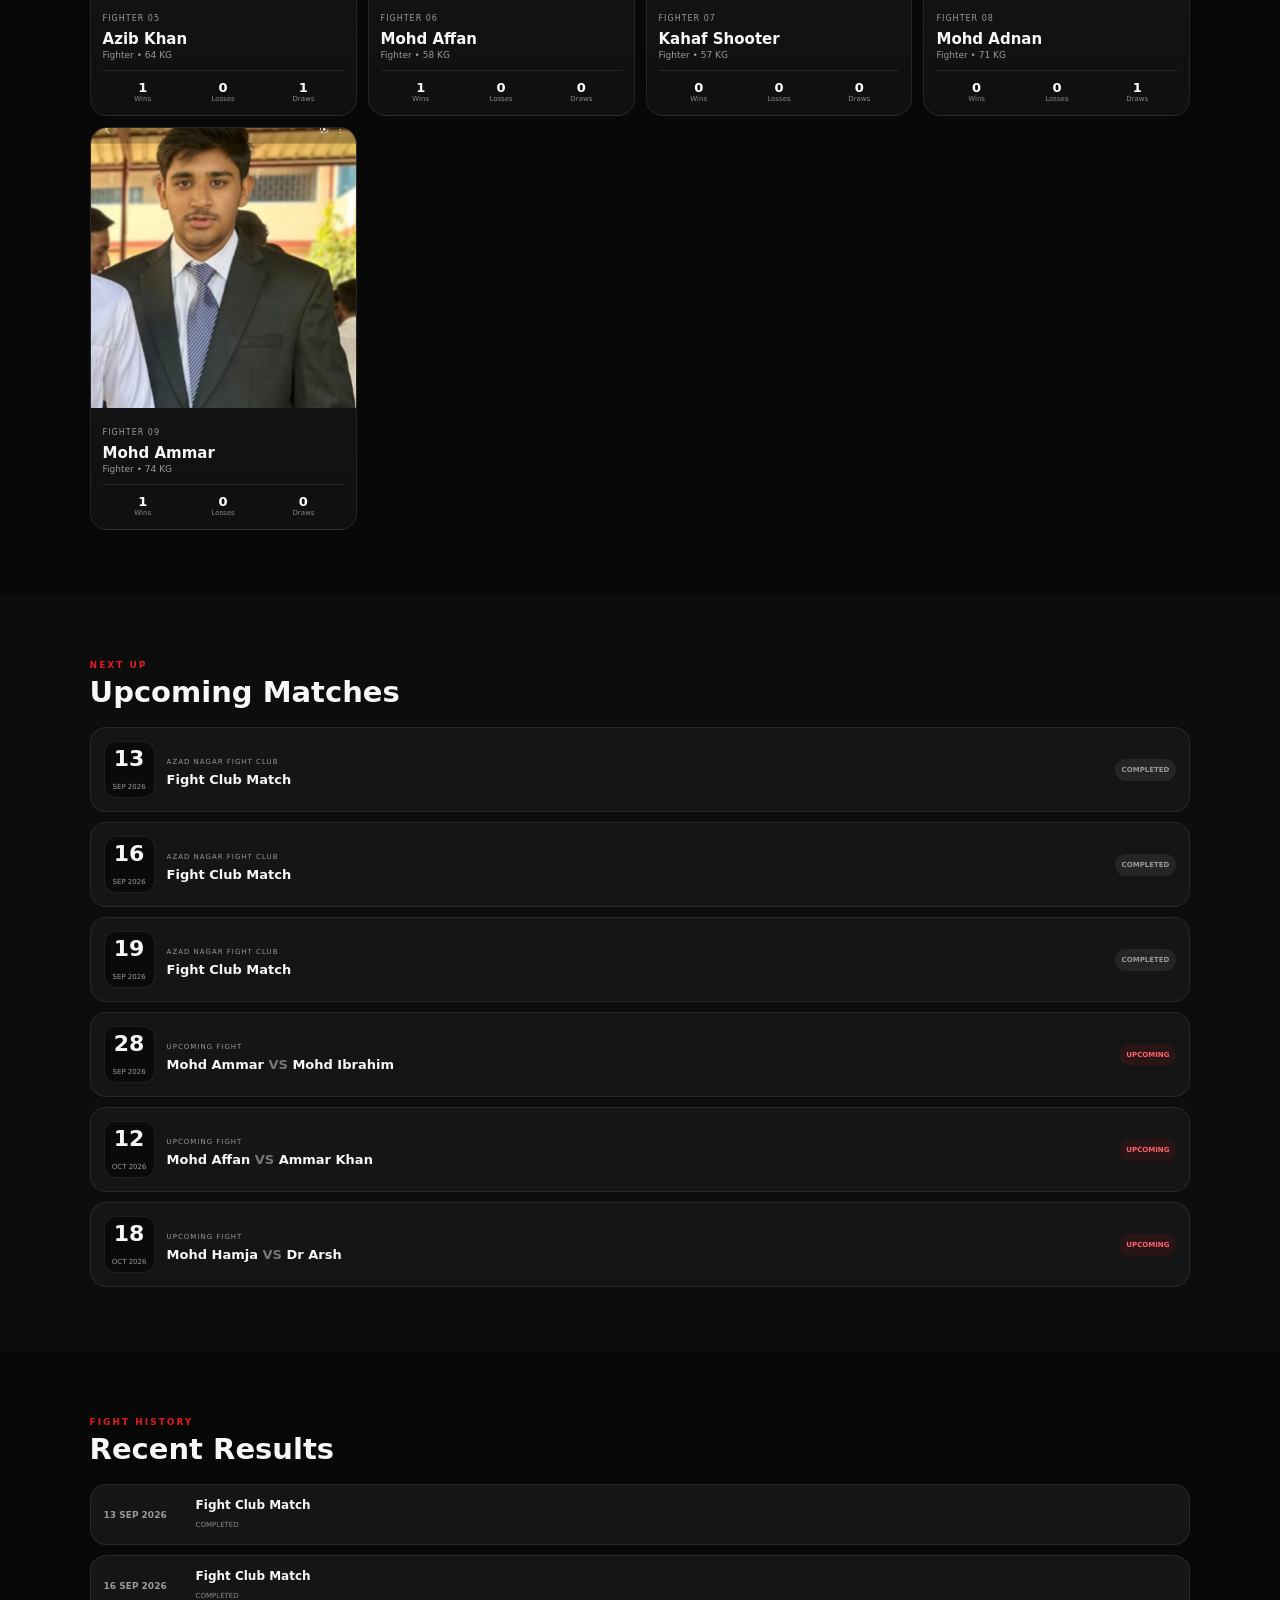
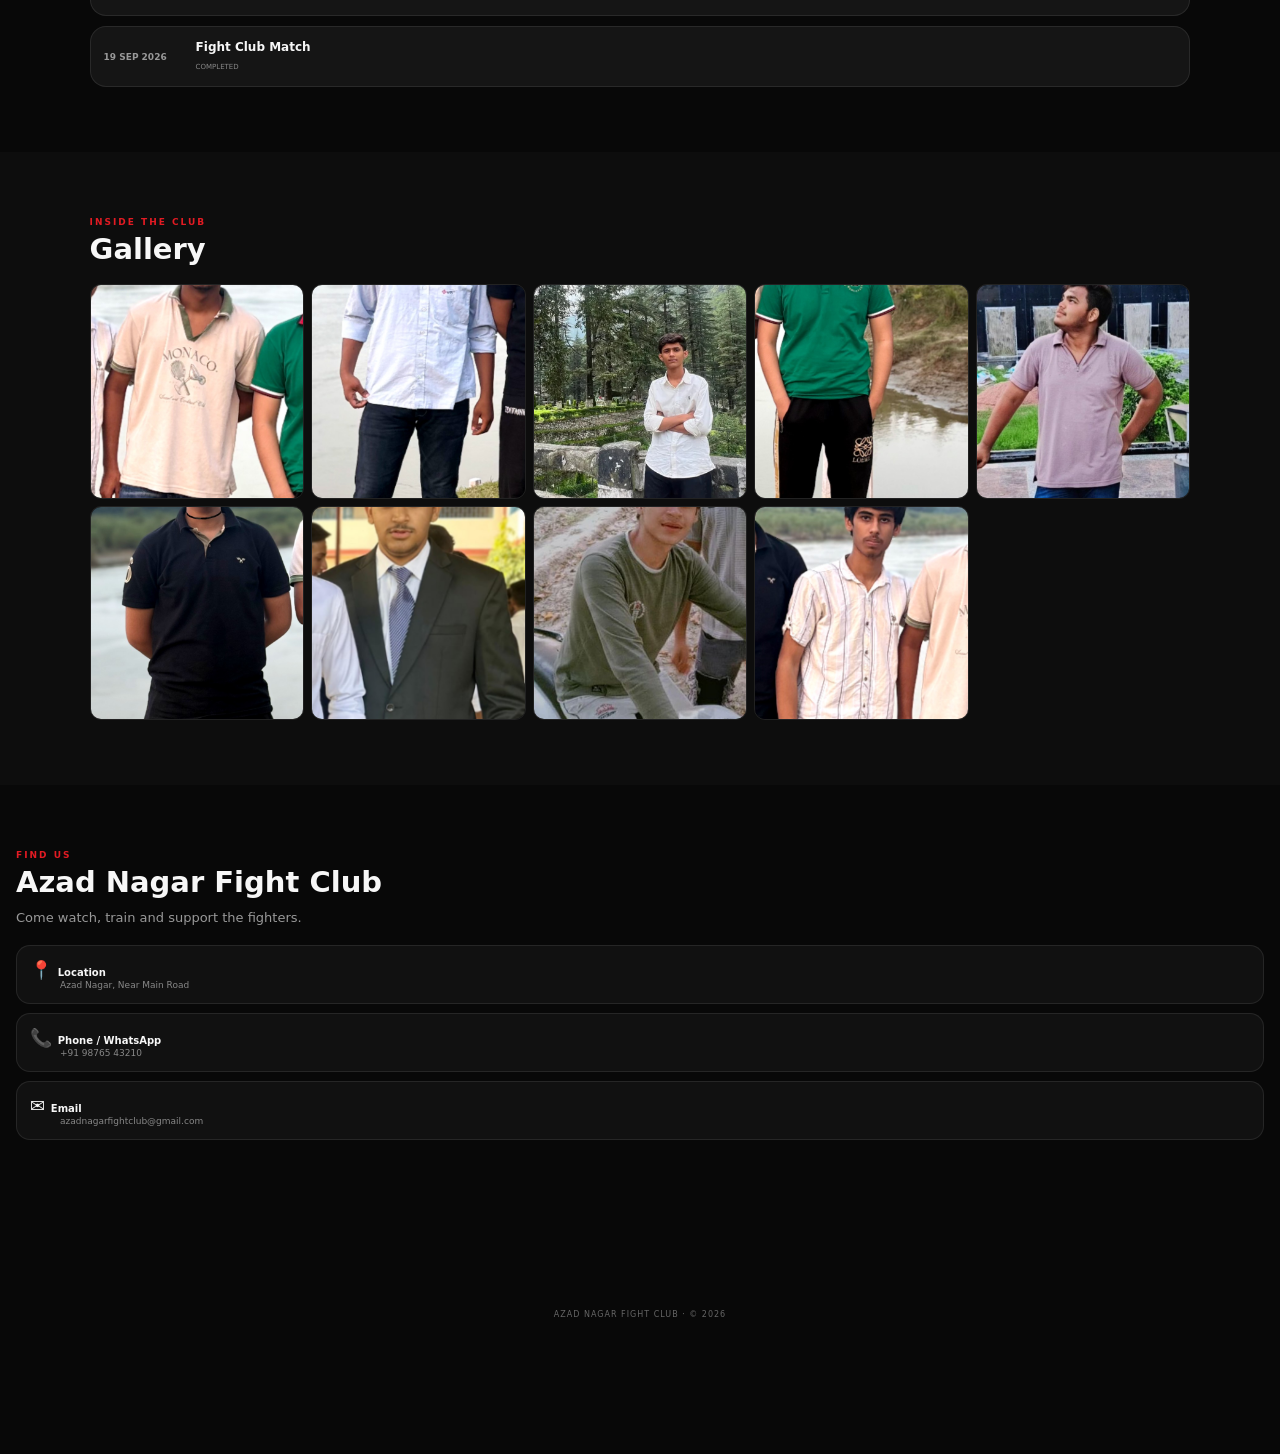
